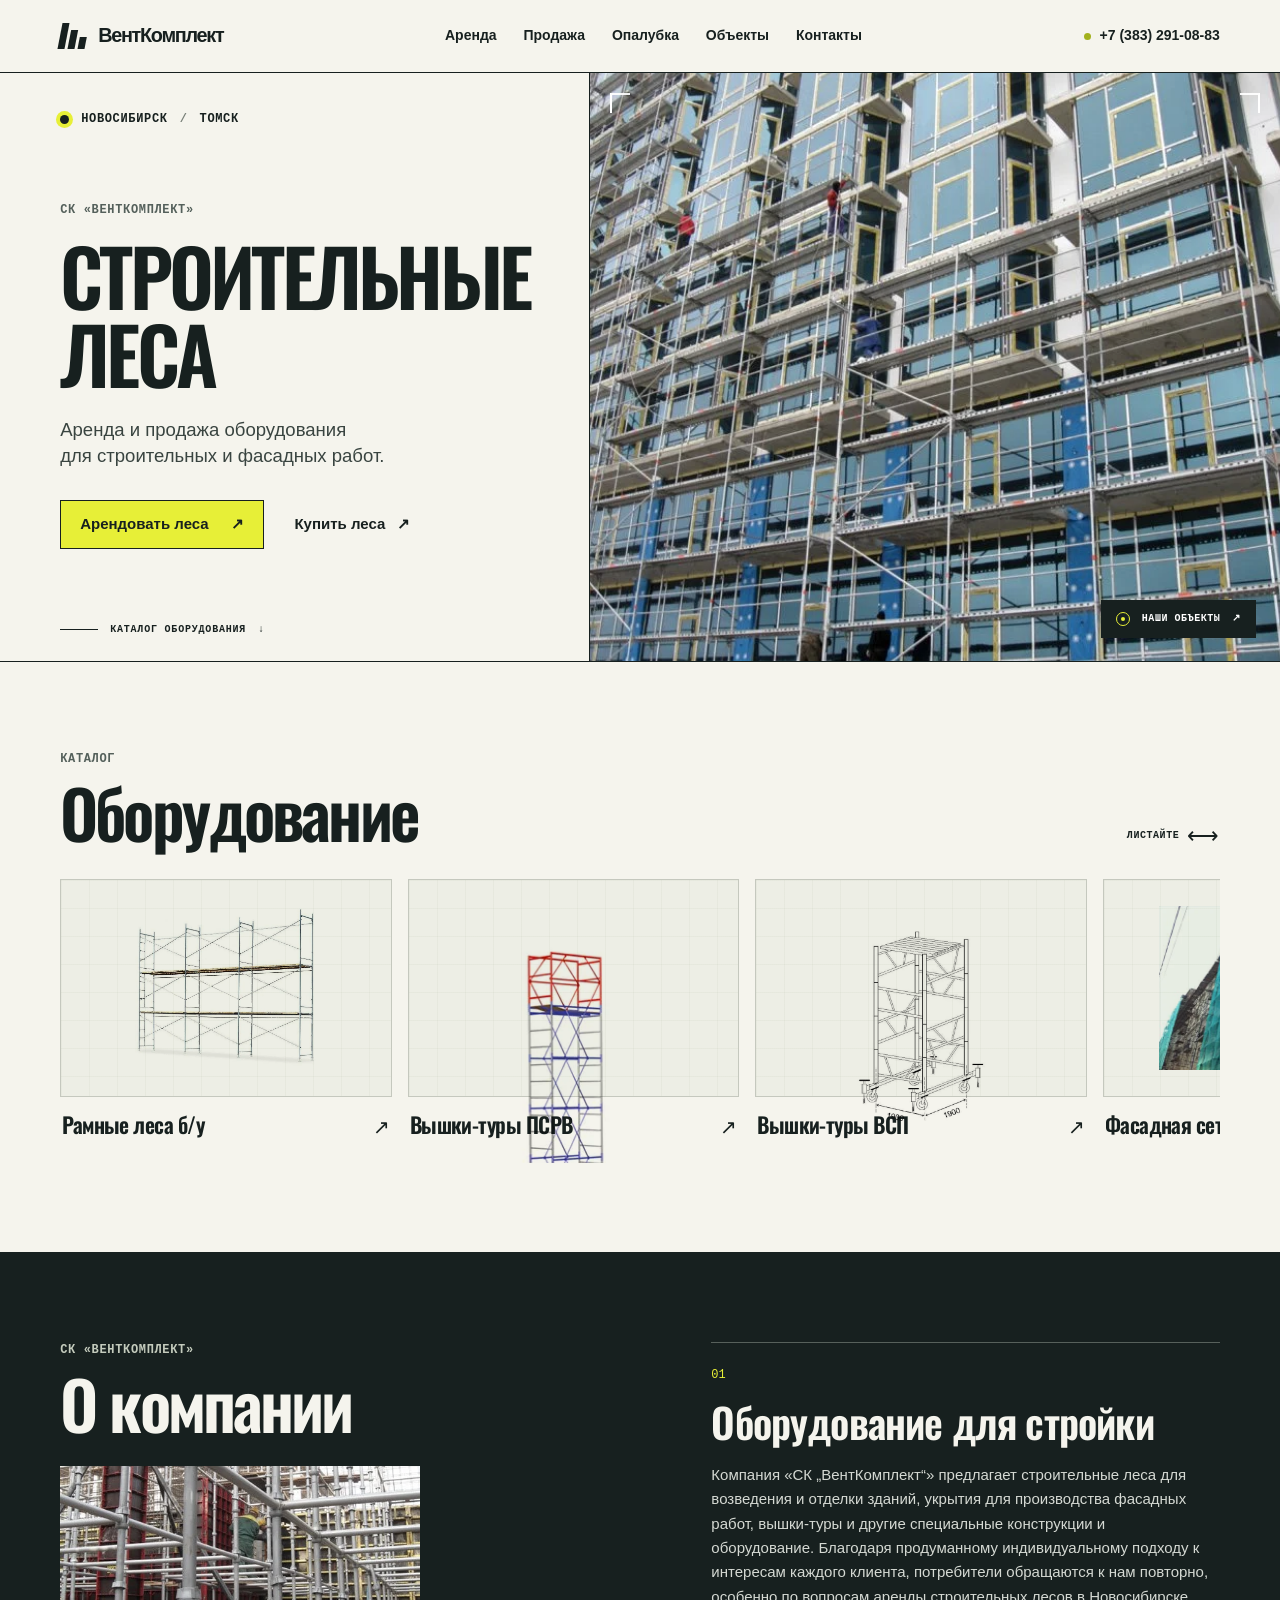
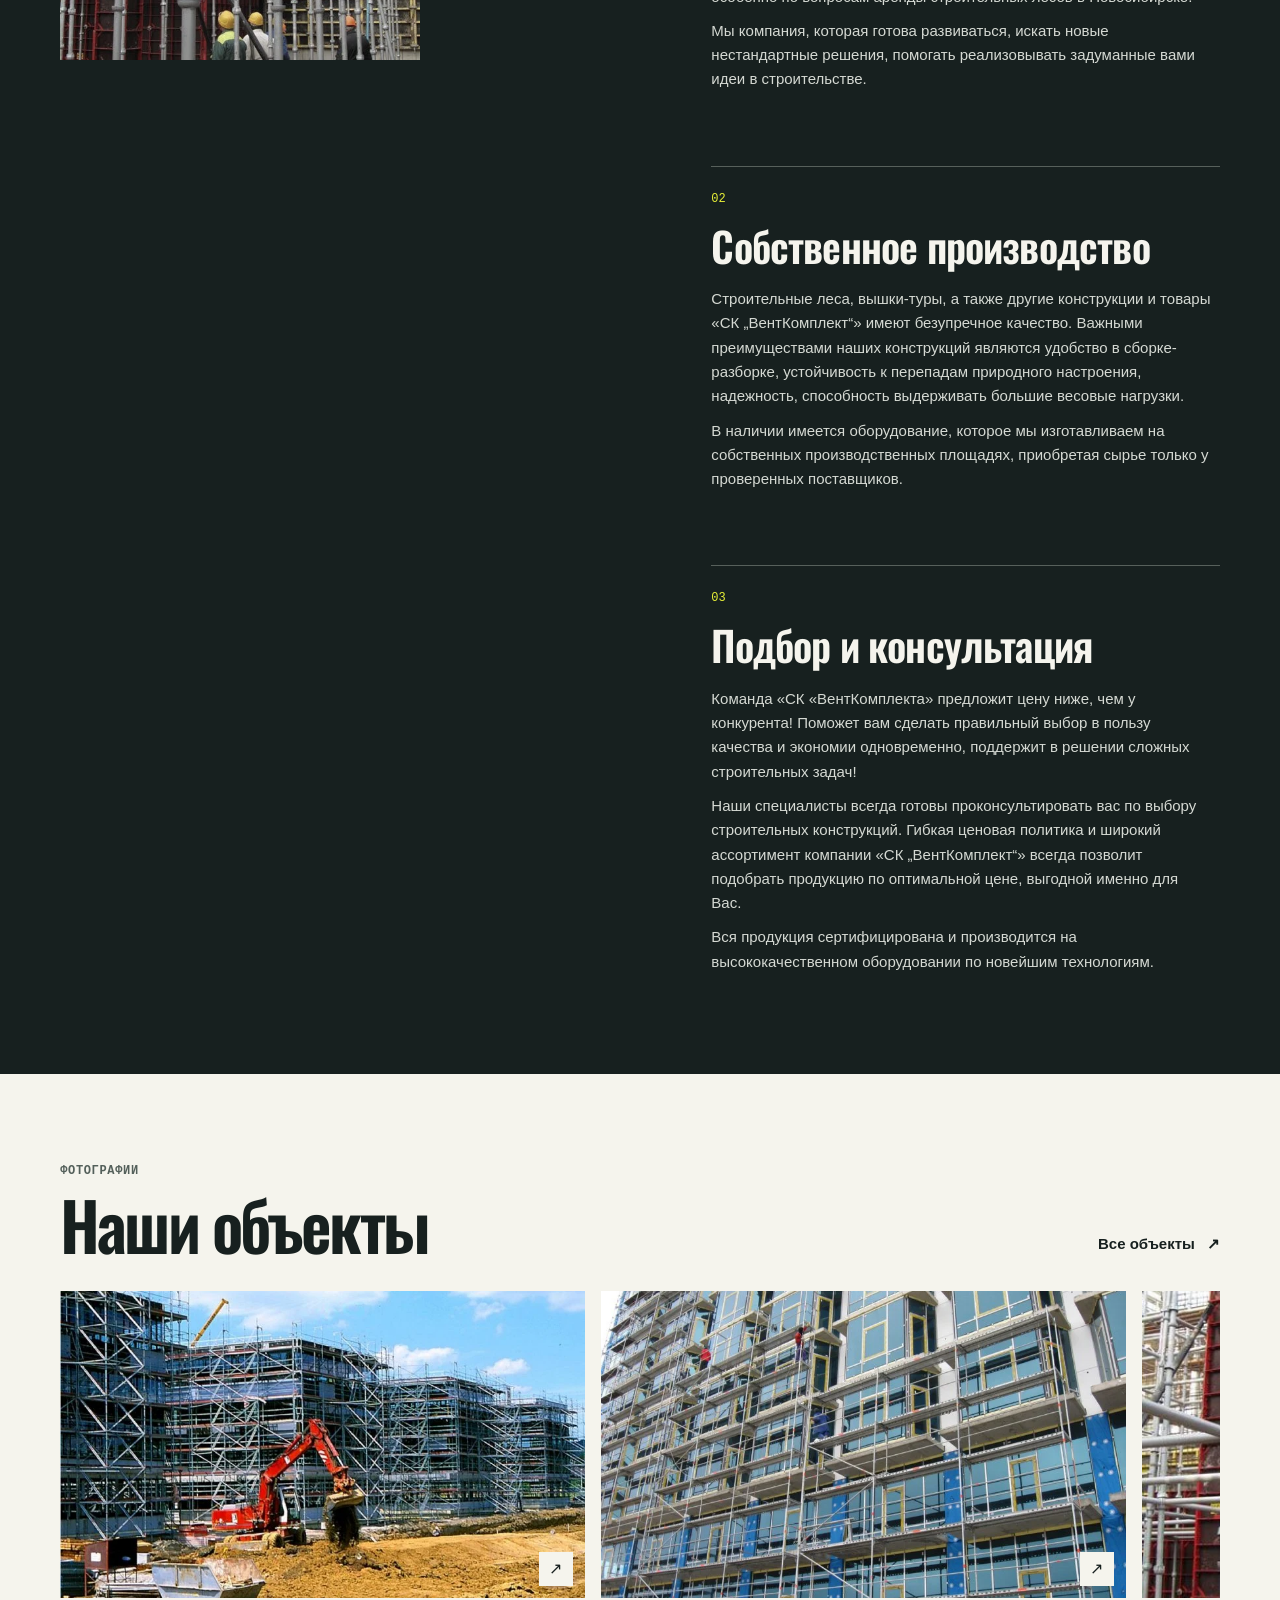
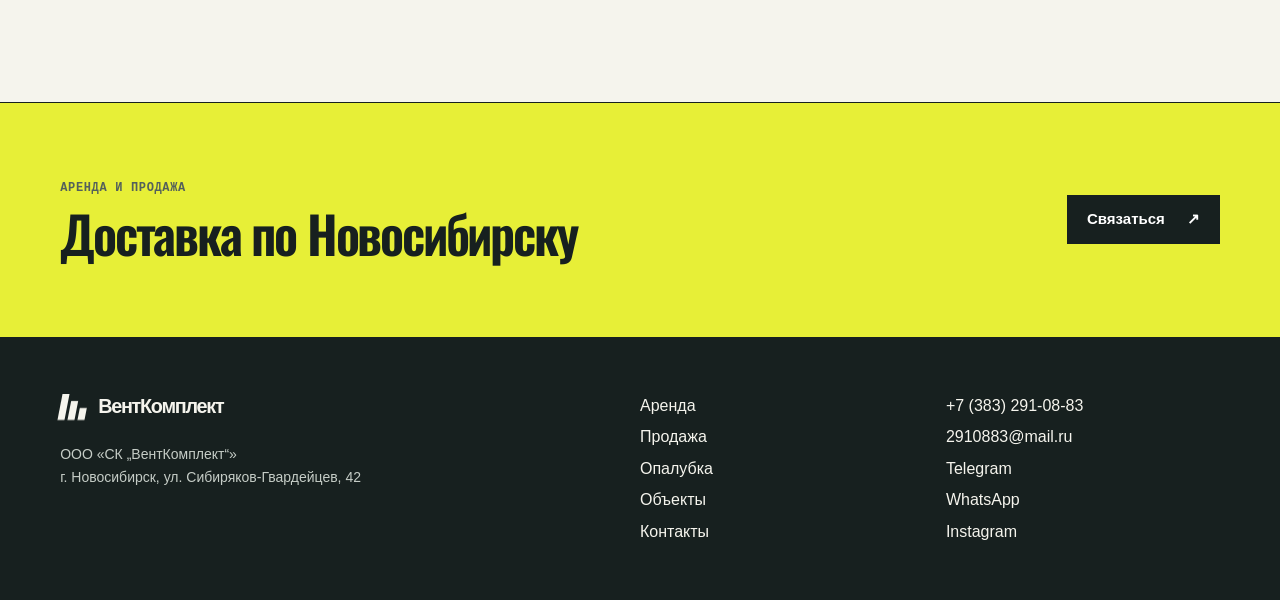
==== index.html @ fb4f9b21 "Publish redesign concept" ====
<!DOCTYPE html><html lang="ru"><head><meta charset="utf-8"><meta name="viewport" content="width=device-width, initial-scale=1"><meta name="robots" content="noindex,nofollow"><meta name="theme-color" content="#e9ee35"><title>Строительные леса в Новосибирске | СК ВентКомплект</title><link rel="icon" href="data:,"><link rel="stylesheet" href="site.css"><script defer src="site.js"></script></head><body><a class="skip" href="#main">К содержанию</a><header><div class="topbar wrap"><a class="brand" href="index.html" aria-label="СК ВентКомплект, главная"><i class="brandmark" aria-hidden="true"><b></b><b></b><b></b></i><span>ВентКомплект</span></a><button class="menu" aria-expanded="false" aria-controls="nav">Меню</button><nav id="nav" aria-label="Главное меню"><a href="arenda-stroitelnyh-lesov.html">Аренда</a><a href="prodazha-stroitelnyh-lesov.html">Продажа</a><a href="opalubka-perekriti.html">Опалубка</a><a href="objects.html">Объекты</a><a href="contacts.html">Контакты</a></nav><a class="header-phone" href="tel:+73832910883"><i></i>+7 (383) 291-08-83</a></div></header><main id="main"><section class="hero"><div class="hero-copy"><div class="hero-top"><span class="signal" aria-hidden="true"></span> Новосибирск <em>/</em> Томск</div><div class="hero-body"><p class="eyebrow">СК «ВентКомплект»</p><h1>Строительные<br> леса</h1><p class="sub">Аренда и продажа оборудования<br>для строительных и фасадных работ.</p><div class="actions"><a class="btn" href="arenda-stroitelnyh-lesov.html">Арендовать леса <span>↗</span></a><a class="plain" href="prodazha-stroitelnyh-lesov.html">Купить леса <span>↗</span></a></div></div><a class="herobottom" href="#catalog"><span class="rule"></span> Каталог оборудования <span>↓</span></a></div><figure class="hero-image"><img src="assets/09977dde4a.webp" alt="Рамные строительные леса вдоль многоэтажного жилого дома" fetchpriority="high"><a href="objects.html" class="photolink"><span class="xhair" aria-hidden="true"></span> Наши объекты <span>↗</span></a></figure></section>
<section class="catalog section" id="catalog"><div class="wrap"><div class="sectionhead"><div><p class="eyebrow">Каталог</p><h2>Оборудование</h2></div><span class="rail-hint" aria-hidden="true">Листайте <b>⟷</b></span></div><div class="rail products" tabindex="0" aria-label="Оборудование, горизонтальная галерея"><a class="product" href="ramnye-lesa.html"><div class="render"><img loading="lazy" src="assets/1b0740aa20.webp" alt=""></div><div class="cardname"><h3>Рамные леса б/у</h3><span aria-hidden="true">↗</span></div></a><a class="product" href="vyshka-tura.html"><div class="render"><img loading="lazy" src="assets/9c0d60af73.webp" alt=""></div><div class="cardname"><h3>Вышки-туры ПСРВ</h3><span aria-hidden="true">↗</span></div></a><a class="product" href="vyshka-tura-vsp.html"><div class="render"><img loading="lazy" src="assets/086b377814.webp" alt=""></div><div class="cardname"><h3>Вышки-туры ВСП</h3><span aria-hidden="true">↗</span></div></a><a class="product" href="fasadnaya-setka.html"><div class="render"><img loading="lazy" src="assets/5152b76015.webp" alt=""></div><div class="cardname"><h3>Фасадная сетка</h3><span aria-hidden="true">↗</span></div></a><a class="product" href="pomost.html"><div class="render"><img loading="lazy" src="assets/4ad7a454dd.webp" alt=""></div><div class="cardname"><h3>Помосты</h3><span aria-hidden="true">↗</span></div></a><a class="product" href="lestnicy-stremyanki-transformery.html"><div class="render"><img loading="lazy" src="assets/c45212ddf0.webp" alt=""></div><div class="cardname"><h3>Лестницы и стремянки</h3><span aria-hidden="true">↗</span></div></a></div></div></section>
<section class="company section"><div class="wrap about-layout"><div class="pinned"><p class="eyebrow">СК «ВентКомплект»</p><h2>О компании</h2><figure class="about-photo"><img loading="lazy" src="assets/8e6330df37.webp" alt="Рамы и соединения лесов на строительном объекте"></figure></div><div class="facts"><article class="fact"><h3>Оборудование для стройки</h3><p>Компания «СК „ВентКомплект“» предлагает строительные леса для возведения и отделки зданий, укрытия для производства фасадных работ, вышки-туры и другие специальные конструкции и оборудование. Благодаря продуманному индивидуальному подходу к интересам каждого клиента, потребители обращаются к нам повторно, особенно по вопросам аренды строительных лесов в Новосибирске.</p><p>Мы компания, которая готова развиваться, искать новые нестандартные решения, помогать реализовывать задуманные вами идеи в строительстве.</p></article><article class="fact"><h3>Собственное производство</h3><p>Строительные леса, вышки-туры, а также другие конструкции и товары «СК „ВентКомплект“» имеют безупречное качество. Важными преимуществами наших конструкций являются удобство в сборке-разборке, устойчивость к перепадам природного настроения, надежность, способность выдерживать большие весовые нагрузки.</p><p>В наличии имеется оборудование, которое мы изготавливаем на собственных производственных площадях, приобретая сырье только у проверенных поставщиков.</p></article><article class="fact"><h3>Подбор и консультация</h3><p>Команда «СК «ВентКомплекта» предложит цену ниже, чем у конкурента! Поможет вам сделать правильный выбор в пользу качества и экономии одновременно, поддержит в решении сложных строительных задач!</p><p>Наши специалисты всегда готовы проконсультировать вас по выбору строительных конструкций. Гибкая ценовая политика и широкий ассортимент компании «СК „ВентКомплект“» всегда позволит подобрать продукцию по оптимальной цене, выгодной именно для Вас.</p><p>Вся продукция сертифицирована и производится на высококачественном оборудовании по новейшим технологиям.</p></article></div></div></section>
<section class="section objectsection"><div class="wrap"><div class="sectionhead"><div><p class="eyebrow">Фотографии</p><h2>Наши объекты</h2></div><a class="plain" href="objects.html">Все объекты <span>↗</span></a></div><div class="rail gallery" tabindex="0" aria-label="Фотографии объектов"><button type="button" class="view-photo" data-photo="assets/6b8b4d39c6.webp" aria-label="Увеличить фото: Монтаж лесов вдоль фасада"><img loading="lazy" src="assets/6b8b4d39c6.webp" alt="Монтаж лесов вдоль фасада"><span aria-hidden="true">↗</span></button><button type="button" class="view-photo" data-photo="assets/09977dde4a.webp" aria-label="Увеличить фото: Леса на фасаде жилого здания"><img loading="lazy" src="assets/09977dde4a.webp" alt="Леса на фасаде жилого здания"><span aria-hidden="true">↗</span></button><button type="button" class="view-photo" data-photo="assets/8e6330df37.webp" aria-label="Увеличить фото: Конструкции на строительной площадке"><img loading="lazy" src="assets/8e6330df37.webp" alt="Конструкции на строительной площадке"><span aria-hidden="true">↗</span></button><button type="button" class="view-photo" data-photo="assets/cf71cf4b07.webp" aria-label="Увеличить фото: Леса у многоэтажного дома"><img loading="lazy" src="assets/cf71cf4b07.webp" alt="Леса у многоэтажного дома"><span aria-hidden="true">↗</span></button><button type="button" class="view-photo" data-photo="assets/30a6571224.webp" aria-label="Увеличить фото: Настилы для фасадных работ"><img loading="lazy" src="assets/30a6571224.webp" alt="Настилы для фасадных работ"><span aria-hidden="true">↗</span></button></div></div></section>
<section class="shipping"><div class="wrap delivery"><div><p class="eyebrow">Аренда и продажа</p><h2>Доставка по Новосибирску</h2></div><a class="btn black" href="contacts.html">Связаться <span>↗</span></a></div></section></main><footer><div class="wrap footgrid"><div><a class="brand" href="index.html" aria-label="СК ВентКомплект, главная"><i class="brandmark" aria-hidden="true"><b></b><b></b><b></b></i><span>ВентКомплект</span></a><p>ООО «СК „ВентКомплект“»<br>г. Новосибирск, ул. Сибиряков-Гвардейцев, 42</p></div><div class="footlinks"><a href="arenda-stroitelnyh-lesov.html">Аренда</a><a href="prodazha-stroitelnyh-lesov.html">Продажа</a><a href="opalubka-perekriti.html">Опалубка</a><a href="objects.html">Объекты</a><a href="contacts.html">Контакты</a></div><div class="footlinks"><a href="tel:+73832910883">+7 (383) 291-08-83</a><a href="mailto:2910883@mail.ru">2910883@mail.ru</a><a href="https://t.me/KvitkinR">Telegram</a><a href="https://wa.me/79830029024">WhatsApp</a><a href="https://www.instagram.com/lesa_nsk_/">Instagram</a></div></div></footer><dialog aria-label="Увеличенная фотография"><button class="close" aria-label="Закрыть фотографию">×</button><img alt=""></dialog></body></html>
---- site.css ----
@import url("assets/fonts.css");
:root{--ink:#17201f;--paper:#f5f4ed;--acid:#e7ef37;--line:#c5c7be;--muted:#54605b;--pad:clamp(20px,4.7vw,80px);--head:Oswald,"Arial Narrow",Arial,sans-serif;--mono:Consolas,"Courier New",monospace}
*{box-sizing:border-box}html{scroll-behavior:smooth;scroll-padding-top:82px}body{margin:0;background:var(--paper);color:var(--ink);font:16px/1.53 Arial,Helvetica,sans-serif;-webkit-font-smoothing:antialiased}button,a{color:inherit}a{text-decoration:none}button{font:inherit;cursor:pointer}button:focus-visible,a:focus-visible,[tabindex]:focus-visible{outline:3px solid #3475ce;outline-offset:3px}img{max-width:100%;display:block}figure,p,h1,h2,h3{margin:0}h1,h2,h3{font-weight:600}h1,h2{font-family:var(--head);letter-spacing:-.043em;line-height:1.04}h2{font-size:clamp(42px,5.2vw,84px)}.wrap{width:min(100%,1800px);margin-inline:auto;padding-inline:var(--pad)}.section{padding-block:clamp(62px,7vw,110px)}.skip{position:fixed;top:-80px;left:15px;background:white;padding:10px;z-index:9}.skip:focus{top:5px}
header{background:var(--paper);border-bottom:1px solid var(--ink);position:relative;z-index:5}.topbar{min-height:72px;display:flex;align-items:center;justify-content:space-between;gap:26px}.brand{display:inline-flex;align-items:center;gap:9px;font-size:clamp(18px,1.55vw,26px);font-weight:800;letter-spacing:-.065em;white-space:nowrap;line-height:1}.brandmark{display:flex;width:29px;height:26px;gap:3px;align-items:flex-end;transform:skewX(-11deg)}.brandmark b{width:7px;background:currentColor;display:block;height:100%}.brandmark b:nth-child(2){height:72%}.brandmark b:nth-child(3){height:45%}nav{display:flex;align-items:center;gap:clamp(14px,2.1vw,36px)}nav a,.header-phone{font-size:14px;font-weight:600}nav a{position:relative;padding-block:6px}nav a::after,.plain::after{content:"";position:absolute;inset:auto 0 0;height:1px;background:currentColor;transform:scaleX(0);transform-origin:left;transition:transform .23s}nav a:hover::after,nav [aria-current]::after,.plain:hover::after{transform:scaleX(1)}.header-phone{display:flex;align-items:center;white-space:nowrap;gap:9px}.header-phone i,.signal{display:inline-block;width:10px;height:10px;border-radius:50%;background:#a2b11d}.header-phone i{width:7px;height:7px}.menu{display:none}
.hero{margin-inline:auto;max-width:1800px;display:grid;grid-template-columns:46% 54%;min-height:clamp(545px,46vw,760px);border-bottom:1px solid var(--ink)}.hero-copy{display:grid;grid-template-rows:auto 1fr auto;padding:clamp(26px,3vw,54px) var(--pad) 24px}.hero-top,.eyebrow,.herobottom,.photolink,.rail-hint,.back{font:600 12px/1.4 var(--mono);letter-spacing:.055em;text-transform:uppercase}.hero-top{display:flex;align-items:center;gap:12px}.hero-top .signal{width:9px;height:9px;background:var(--ink);box-shadow:0 0 0 4px var(--acid)}.hero-top em{font-style:normal;color:#798079}.hero-body{align-self:center;padding:35px 0}.eyebrow{color:var(--muted);margin:0 0 18px}.hero h1{font-size:clamp(70px,6.6vw,114px);text-transform:uppercase;line-height:1;letter-spacing:-.048em}.sub{color:#394440;font-size:clamp(16px,1.45vw,22px);line-height:1.45;margin-top:24px}.actions{display:flex;align-items:center;gap:clamp(15px,2.4vw,36px);margin-top:30px}.btn{display:inline-flex;justify-content:space-between;gap:22px;align-items:center;min-height:49px;padding:12px 19px;background:var(--acid);border:1px solid var(--ink);font-size:15px;font-weight:700;transition:background .22s,color .22s}.btn:hover{background:var(--ink);color:var(--acid)}.btn span,.plain span,.product span,.photolink>span:last-child{display:inline-block;transition:transform .25s}.btn:hover span,.plain:hover span,.product:hover span,.photolink:hover>span:last-child{transform:translate(2px,-2px)}.plain{display:inline-flex;gap:12px;align-items:center;position:relative;font-size:15px;font-weight:600;padding-block:3px}.herobottom{font-size:10px;letter-spacing:.08em;display:flex;gap:12px;align-items:center;align-self:end;width:fit-content}.rule{width:38px;height:1px;background:currentColor}.hero-image{position:relative;overflow:hidden;background:#899caa;border-left:1px solid var(--ink)}.hero-image>img{width:100%;height:100%;object-fit:cover;position:absolute;inset:0;transform:scale(1.055) translateY(var(--shift,0px));filter:saturate(.77) contrast(1.055)}.hero-image::before,.hero-image::after{content:"";position:absolute;width:18px;height:18px;z-index:1;top:20px;pointer-events:none;border-top:2px solid rgba(255,255,255,.92)}.hero-image::before{left:20px;border-left:2px solid white}.hero-image::after{right:20px;border-right:2px solid white}.photolink{position:absolute;bottom:23px;right:24px;background:var(--ink);color:white;display:flex;gap:12px;align-items:center;font-size:10px;padding:12px 15px}.xhair{position:relative;width:14px;height:14px;border:1px solid var(--acid);border-radius:100%}.xhair:after{content:"";position:absolute;inset:4px;background:var(--acid);border-radius:100%}
.sectionhead{display:flex;justify-content:space-between;align-items:flex-end;gap:16px;margin-bottom:32px}.sectionhead .eyebrow,.pinned .eyebrow,.delivery .eyebrow{margin-bottom:10px}.rail-hint{font-size:10px;display:flex;align-items:center;gap:8px}.rail-hint b{font:22px/1 Arial}.rail{display:flex;gap:16px;overflow-x:auto;overscroll-behavior-x:contain;scrollbar-color:#555e53 #ddded5;scrollbar-width:thin;padding-bottom:14px;align-items:stretch}.product{flex:0 0 clamp(230px,25.9vw,440px);display:flex;flex-direction:column;min-width:0}.render{height:clamp(185px,17vw,310px);position:relative;display:grid;place-items:center;background:linear-gradient(to right,#cdd1c535 1px,transparent 1px),linear-gradient(to bottom,#cdd1c535 1px,transparent 1px),#edeee5;background-size:28px 28px;border:1px solid #c5c8be}.render img{width:72%;height:76%;object-fit:contain;mix-blend-mode:multiply;transition:transform .45s cubic-bezier(.2,.8,.2,1)}.product:hover .render img{transform:scale(1.035)}.cardname{display:flex;justify-content:space-between;align-items:flex-start;gap:12px;padding:15px 2px 6px}.cardname h3{font:600 clamp(20px,1.7vw,28px)/1.16 var(--head);letter-spacing:-.025em}.cardname span{font-size:20px}
.company{background:var(--ink);color:var(--paper)}.company .eyebrow{color:#c4cbbd}.about-layout{display:grid;grid-template-columns:1fr .95fr;gap:10%}.pinned{position:sticky;align-self:start;top:clamp(30px,7vh,80px)}.about-photo{margin-top:28px;max-width:360px;aspect-ratio:1.85;overflow:hidden}.about-photo img{width:100%;height:100%;object-fit:cover;object-position:50% 63%;filter:grayscale(.4)}.facts{counter-reset:story}.fact{position:relative;border-top:1px solid #57605b;padding:25px 0 clamp(36px,5vw,75px);counter-increment:story}.fact::before{content:"0" counter(story);font:12px var(--mono);color:var(--acid);display:block;margin-bottom:16px}.fact h3{font-family:var(--head);letter-spacing:-.02em;line-height:1.18;font-size:clamp(29px,3.2vw,48px);margin-bottom:17px}.fact p{color:#d5d9d3;line-height:1.62;font-size:clamp(15px,1.16vw,18px);max-width:60ch;margin-bottom:10px}.fact:last-child{padding-bottom:0}.view-photo{display:block;position:relative;background:#738077;border:0;padding:0;overflow:hidden;cursor:zoom-in}.view-photo img{width:100%;height:100%;object-fit:cover;transition:transform .5s}.view-photo:hover img{transform:scale(1.035)}.view-photo span{position:absolute;bottom:12px;right:12px;background:var(--paper);width:34px;height:34px;display:grid;place-items:center;color:var(--ink)}.gallery .view-photo{flex:0 0 min(41vw,620px);height:clamp(200px,24vw,390px)}.shipping{padding:clamp(40px,6vw,88px) 0;background:var(--acid);border-block:1px solid var(--ink)}.delivery{display:flex;gap:24px;align-items:center;justify-content:space-between}.delivery h2{max-width:12em;font-size:clamp(40px,4vw,72px)}.btn.black{background:var(--ink);color:white}.btn.black:hover{color:var(--acid)}footer{background:var(--ink);color:var(--paper);padding:56px 0}.footgrid{display:grid;grid-template-columns:2fr 1fr 1fr;gap:32px}.footgrid p{margin-top:16px;color:#c5ccc6;line-height:1.6;font-size:14px}.footlinks{display:flex;flex-direction:column;gap:7px;align-items:flex-start}.footlinks a:hover{text-decoration:underline}
.intro{padding-block:38px 42px}.back{display:inline-block;font-size:11px;margin-bottom:38px}.intro h1{font-size:clamp(48px,6vw,94px);max-width:18ch}.intro .eyebrow{margin-bottom:10px}.details-layout{border-top:1px solid var(--line);display:grid;grid-template-columns:minmax(170px,.36fr) minmax(0,1fr);gap:clamp(26px,6vw,100px);padding-block:45px 90px}.sidemenu{position:sticky;top:23px;align-self:start;display:grid}.sidemenu a{font-size:14px;padding:9px 10px 9px 0;border-bottom:1px solid var(--line)}.sidemenu [aria-current]{background:var(--acid);padding-left:10px}.prose{min-width:0;overflow-wrap:anywhere;line-height:1.58}.prose h2,.prose h3{font:600 clamp(26px,3vw,42px)/1.15 var(--head);margin:32px 0 14px;letter-spacing:-.02em}.prose p,.prose ul,.prose ol{margin:0 0 14px}.prose :is(td,th) p{margin:0}.prose img{display:inline-block;width:auto;height:auto;max-height:430px;vertical-align:middle;object-fit:contain;margin:5px;max-width:calc(100% - 10px)}.prose a{text-decoration:underline;text-underline-offset:3px}.prose .calc{display:inline-block;background:var(--acid);padding:12px 15px;text-decoration:none;font-weight:bold}.table-scroll{overflow:auto;max-width:100%;margin-block:15px;scrollbar-width:thin}.table-scroll .table-scroll{margin:0}.prose table{border-collapse:collapse;min-width:100%;font-size:14px;background:#fff}.prose th,.prose td{border:1px solid var(--line);padding:9px;min-width:70px;overflow-wrap:normal}.prose td img{max-height:180px}.prose th{background:#e2e4d7}.prose br+br{display:none}.photowall{display:grid;grid-template-columns:1fr 1fr;gap:18px;padding-bottom:85px}.photowall .view-photo{aspect-ratio:1.6}.contactgrid{display:grid;grid-template-columns:1.25fr 1fr;gap:6%;padding-bottom:85px}.contactrow{border-top:1px solid var(--line);padding:16px 0;display:grid;gap:4px}.contactrow span{font-size:14px;color:var(--muted)}.contactrow a{font-size:clamp(22px,2.5vw,36px);letter-spacing:-.045em}.address{background:#e7eadb;padding:35px;align-self:start}.address h2{font-size:29px}.address p{margin:9px 0 22px}.address p:last-child{margin-bottom:0}dialog{border:none;background:transparent;padding:0;max-width:94vw;max-height:92dvh;overflow:visible}dialog::backdrop{background:#0e1515e8}dialog img{max-height:82dvh;width:auto;max-width:90vw;object-fit:contain}.close{position:absolute;right:0;top:-38px;border:0;color:white;background:transparent;font-size:35px;line-height:1}.motion .fact{transition:opacity .55s,transform .55s}.motion .fact.wait{opacity:.55;transform:translateY(14px)}
@media(max-width:1000px){.topbar{gap:14px}.hero h1{font-size:6.8vw}.hero-copy{padding-right:22px}.hero .actions{gap:16px}.header-phone{font-size:12px}nav{gap:15px}nav a{font-size:13px}}
@media(max-width:760px){.topbar{min-height:58px}.menu{display:block;margin-left:auto;border:1px solid var(--line);padding:6px 12px;background:transparent;font-size:13px}.header-phone{display:none}nav{display:none;position:absolute;left:0;right:0;top:100%;padding:12px var(--pad) 17px;background:var(--paper);border-bottom:1px solid var(--ink);flex-direction:column;align-items:stretch;gap:0}nav.open{display:flex}nav a{padding:9px 0}.hero{grid-template-columns:1fr;min-height:0}.hero-copy{padding:25px var(--pad) 23px}.hero-body{padding:31px 0 0}.hero-top{font-size:10px}.hero .eyebrow{margin-bottom:10px}.hero h1{font-size:clamp(52px,11vw,80px)}.hero h1 br{display:none}.hero h1 br::after{content:" "}.hero h1{max-width:11ch}.hero .sub{margin-top:15px}.actions{margin-top:21px}.btn{min-height:44px}.herobottom{display:none}.hero-image{height:clamp(210px,60vw,385px);border-left:0;border-top:1px solid var(--ink)}.photolink{bottom:13px;right:13px}.hero-image::before,.hero-image::after{top:13px;width:13px;height:13px}.hero-image::before{left:13px}.hero-image::after{right:13px}.rail{gap:12px}.product{flex-basis:min(72vw,330px)}.render{height:clamp(165px,45vw,230px)}.about-layout{grid-template-columns:1fr;gap:30px}.pinned{top:0;z-index:1;background:var(--ink);padding:15px 0;border-bottom:1px solid #55605c}.about-photo{display:none}.fact{padding:20px 0 26px}.fact::before{margin-bottom:9px}.sectionhead{margin-bottom:22px}.gallery .view-photo{flex-basis:80vw;height:52vw;max-height:350px}.delivery{align-items:flex-start;flex-direction:column}.footgrid{grid-template-columns:1fr 1fr}.footgrid>div:first-child{grid-column:1/-1}.details-layout{grid-template-columns:minmax(0,1fr);padding-top:16px;gap:22px}.sidemenu{position:static;display:flex;overflow-x:auto;gap:12px;align-items:center}.sidemenu a{flex:none;padding:7px;font-size:12px}.sidemenu .eyebrow{display:none}.intro{padding-block:22px 28px}.back{margin-bottom:20px}.photowall{grid-template-columns:1fr}.contactgrid{grid-template-columns:1fr;gap:24px}.address{padding:25px}.prose img{max-height:290px}}
@media(max-width:370px){.actions{flex-wrap:wrap}.hero h1{font-size:49px}}
@media(prefers-reduced-motion:reduce){html{scroll-behavior:auto}*,*::before,*::after{transition:none!important;animation:none!important}.hero-image>img{transform:none}}
@media(min-width:761px){.hero h1{font-size:clamp(44px,6.1vw,110px)}}
.hero-copy{min-width:0}
@media(max-width:370px){.hero h1{font-size:44px}.rail-hint{display:none}.sectionhead{align-items:flex-start;flex-wrap:wrap}.intro h1{font-size:42px}}
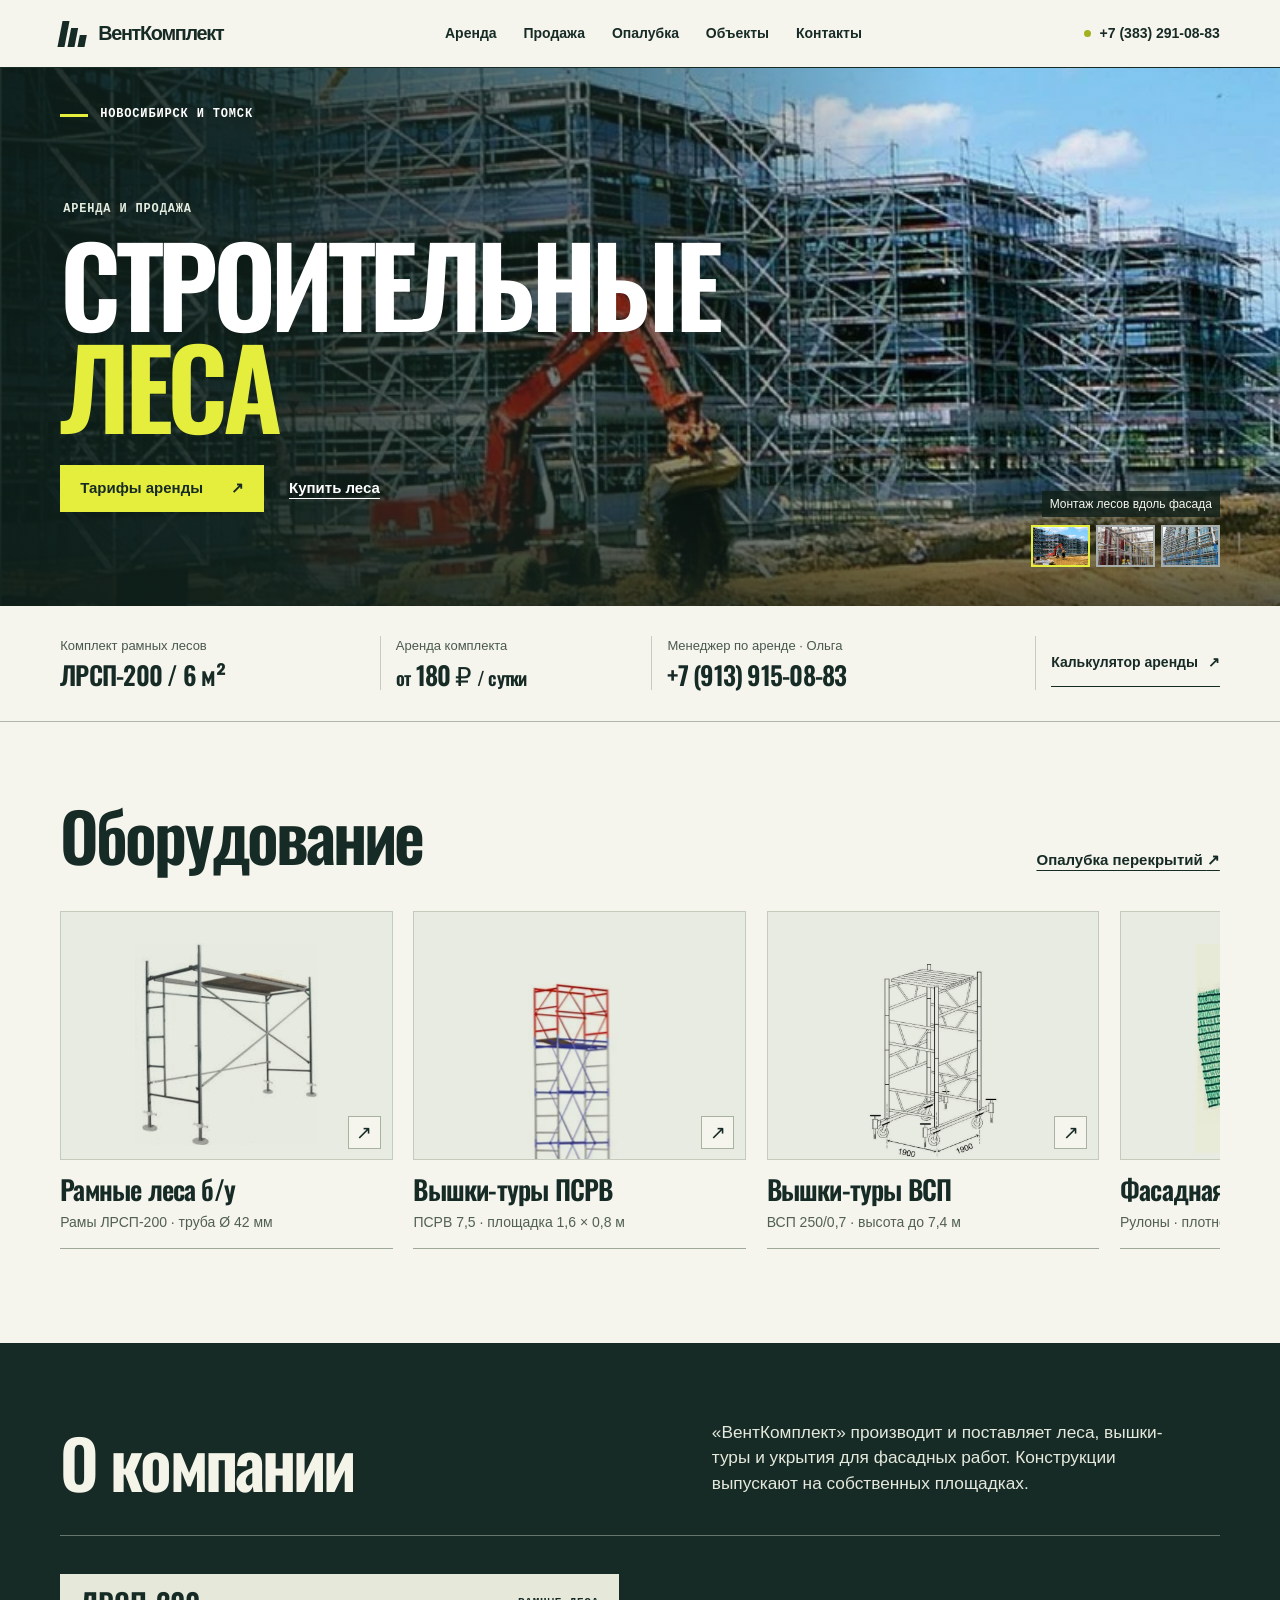
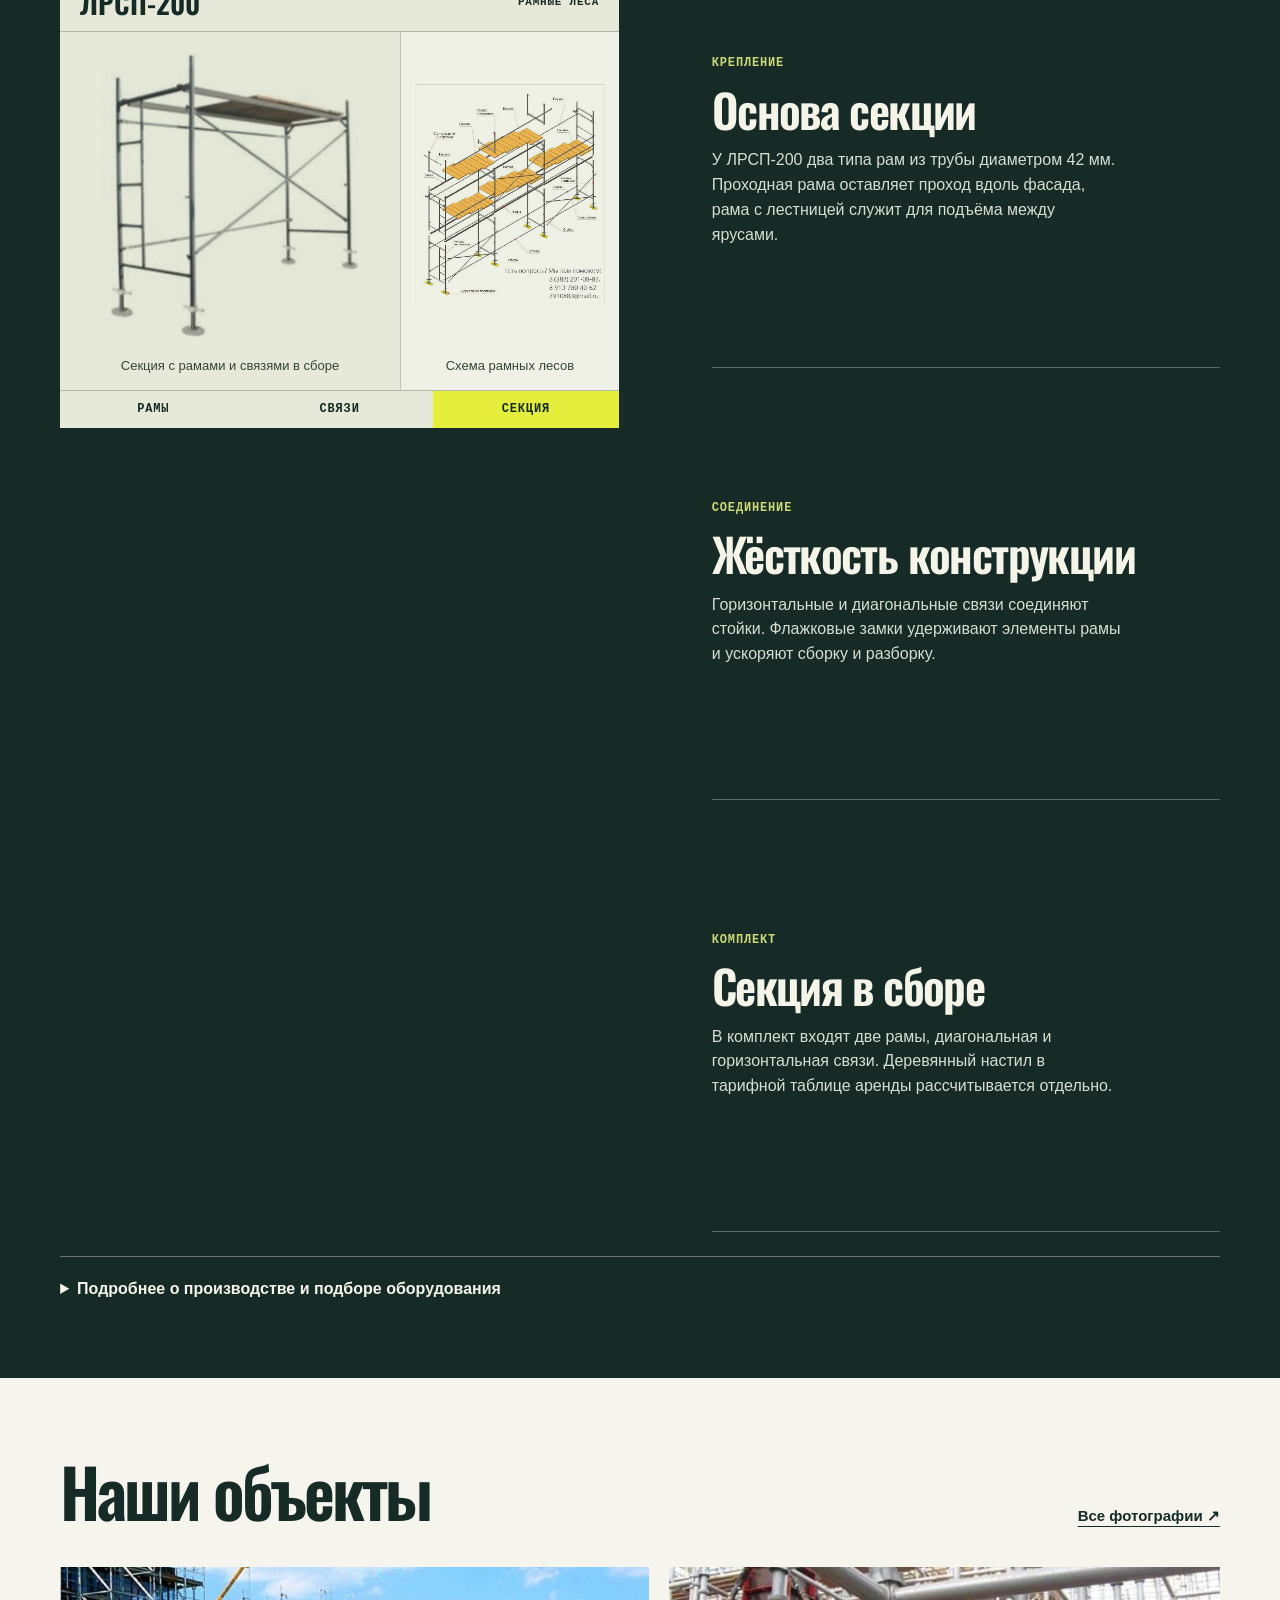
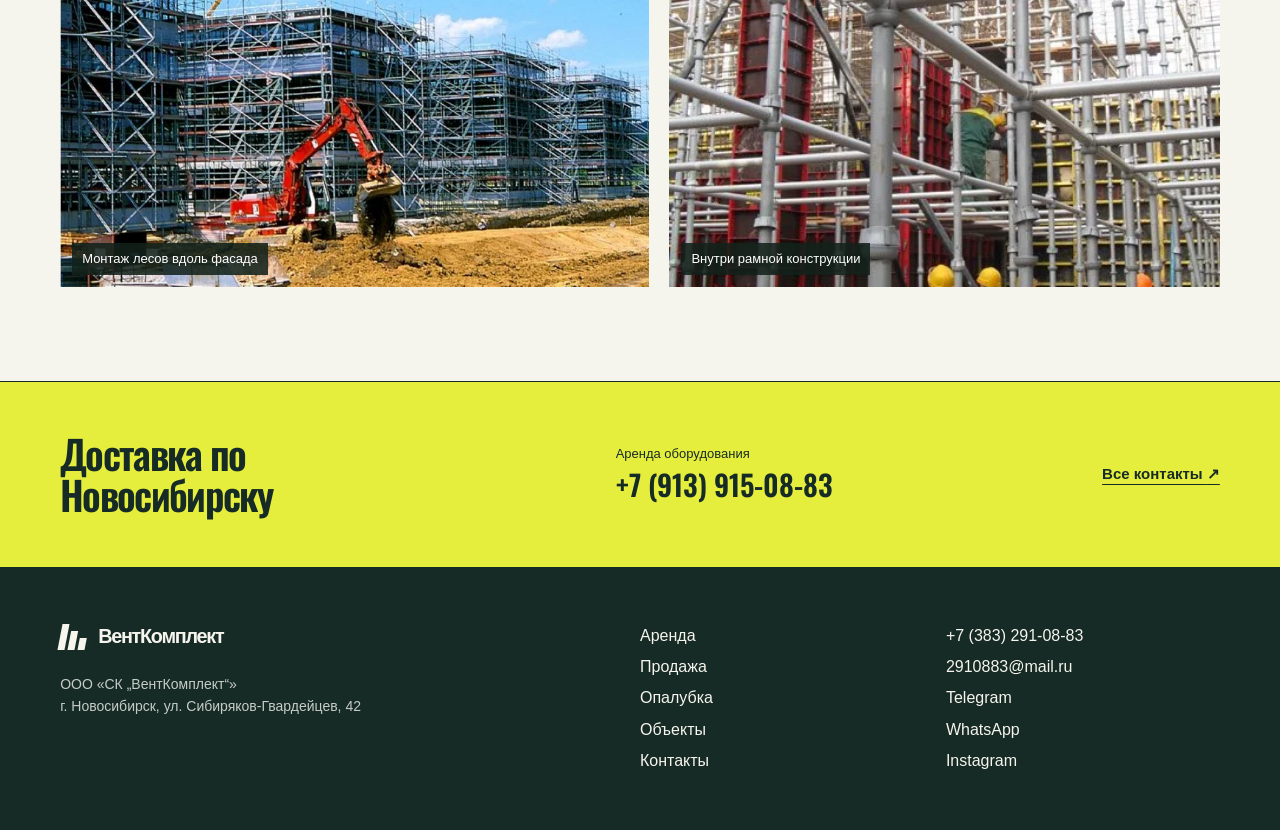
==== commit 2e4117b5: "Rework VentKomplekt around field photography, rental rates and equipment specifications" ====
--- a/index.html
+++ b/index.html
@@ -1,5 +1,193 @@
-<!DOCTYPE html><html lang="ru"><head><meta charset="utf-8"><meta name="viewport" content="width=device-width, initial-scale=1"><meta name="robots" content="noindex,nofollow"><meta name="theme-color" content="#e9ee35"><title>Строительные леса в Новосибирске | СК ВентКомплект</title><link rel="icon" href="data:,"><link rel="stylesheet" href="site.css"><script defer src="site.js"></script></head><body><a class="skip" href="#main">К содержанию</a><header><div class="topbar wrap"><a class="brand" href="index.html" aria-label="СК ВентКомплект, главная"><i class="brandmark" aria-hidden="true"><b></b><b></b><b></b></i><span>ВентКомплект</span></a><button class="menu" aria-expanded="false" aria-controls="nav">Меню</button><nav id="nav" aria-label="Главное меню"><a href="arenda-stroitelnyh-lesov.html">Аренда</a><a href="prodazha-stroitelnyh-lesov.html">Продажа</a><a href="opalubka-perekriti.html">Опалубка</a><a href="objects.html">Объекты</a><a href="contacts.html">Контакты</a></nav><a class="header-phone" href="tel:+73832910883"><i></i>+7 (383) 291-08-83</a></div></header><main id="main"><section class="hero"><div class="hero-copy"><div class="hero-top"><span class="signal" aria-hidden="true"></span> Новосибирск <em>/</em> Томск</div><div class="hero-body"><p class="eyebrow">СК «ВентКомплект»</p><h1>Строительные<br> леса</h1><p class="sub">Аренда и продажа оборудования<br>для строительных и фасадных работ.</p><div class="actions"><a class="btn" href="arenda-stroitelnyh-lesov.html">Арендовать леса <span>↗</span></a><a class="plain" href="prodazha-stroitelnyh-lesov.html">Купить леса <span>↗</span></a></div></div><a class="herobottom" href="#catalog"><span class="rule"></span> Каталог оборудования <span>↓</span></a></div><figure class="hero-image"><img src="assets/09977dde4a.webp" alt="Рамные строительные леса вдоль многоэтажного жилого дома" fetchpriority="high"><a href="objects.html" class="photolink"><span class="xhair" aria-hidden="true"></span> Наши объекты <span>↗</span></a></figure></section>
-<section class="catalog section" id="catalog"><div class="wrap"><div class="sectionhead"><div><p class="eyebrow">Каталог</p><h2>Оборудование</h2></div><span class="rail-hint" aria-hidden="true">Листайте <b>⟷</b></span></div><div class="rail products" tabindex="0" aria-label="Оборудование, горизонтальная галерея"><a class="product" href="ramnye-lesa.html"><div class="render"><img loading="lazy" src="assets/1b0740aa20.webp" alt=""></div><div class="cardname"><h3>Рамные леса б/у</h3><span aria-hidden="true">↗</span></div></a><a class="product" href="vyshka-tura.html"><div class="render"><img loading="lazy" src="assets/9c0d60af73.webp" alt=""></div><div class="cardname"><h3>Вышки-туры ПСРВ</h3><span aria-hidden="true">↗</span></div></a><a class="product" href="vyshka-tura-vsp.html"><div class="render"><img loading="lazy" src="assets/086b377814.webp" alt=""></div><div class="cardname"><h3>Вышки-туры ВСП</h3><span aria-hidden="true">↗</span></div></a><a class="product" href="fasadnaya-setka.html"><div class="render"><img loading="lazy" src="assets/5152b76015.webp" alt=""></div><div class="cardname"><h3>Фасадная сетка</h3><span aria-hidden="true">↗</span></div></a><a class="product" href="pomost.html"><div class="render"><img loading="lazy" src="assets/4ad7a454dd.webp" alt=""></div><div class="cardname"><h3>Помосты</h3><span aria-hidden="true">↗</span></div></a><a class="product" href="lestnicy-stremyanki-transformery.html"><div class="render"><img loading="lazy" src="assets/c45212ddf0.webp" alt=""></div><div class="cardname"><h3>Лестницы и стремянки</h3><span aria-hidden="true">↗</span></div></a></div></div></section>
-<section class="company section"><div class="wrap about-layout"><div class="pinned"><p class="eyebrow">СК «ВентКомплект»</p><h2>О компании</h2><figure class="about-photo"><img loading="lazy" src="assets/8e6330df37.webp" alt="Рамы и соединения лесов на строительном объекте"></figure></div><div class="facts"><article class="fact"><h3>Оборудование для стройки</h3><p>Компания «СК „ВентКомплект“» предлагает строительные леса для возведения и отделки зданий, укрытия для производства фасадных работ, вышки-туры и другие специальные конструкции и оборудование. Благодаря продуманному индивидуальному подходу к интересам каждого клиента, потребители обращаются к нам повторно, особенно по вопросам аренды строительных лесов в Новосибирске.</p><p>Мы компания, которая готова развиваться, искать новые нестандартные решения, помогать реализовывать задуманные вами идеи в строительстве.</p></article><article class="fact"><h3>Собственное производство</h3><p>Строительные леса, вышки-туры, а также другие конструкции и товары «СК „ВентКомплект“» имеют безупречное качество. Важными преимуществами наших конструкций являются удобство в сборке-разборке, устойчивость к перепадам природного настроения, надежность, способность выдерживать большие весовые нагрузки.</p><p>В наличии имеется оборудование, которое мы изготавливаем на собственных производственных площадях, приобретая сырье только у проверенных поставщиков.</p></article><article class="fact"><h3>Подбор и консультация</h3><p>Команда «СК «ВентКомплекта» предложит цену ниже, чем у конкурента! Поможет вам сделать правильный выбор в пользу качества и экономии одновременно, поддержит в решении сложных строительных задач!</p><p>Наши специалисты всегда готовы проконсультировать вас по выбору строительных конструкций. Гибкая ценовая политика и широкий ассортимент компании «СК „ВентКомплект“» всегда позволит подобрать продукцию по оптимальной цене, выгодной именно для Вас.</p><p>Вся продукция сертифицирована и производится на высококачественном оборудовании по новейшим технологиям.</p></article></div></div></section>
-<section class="section objectsection"><div class="wrap"><div class="sectionhead"><div><p class="eyebrow">Фотографии</p><h2>Наши объекты</h2></div><a class="plain" href="objects.html">Все объекты <span>↗</span></a></div><div class="rail gallery" tabindex="0" aria-label="Фотографии объектов"><button type="button" class="view-photo" data-photo="assets/6b8b4d39c6.webp" aria-label="Увеличить фото: Монтаж лесов вдоль фасада"><img loading="lazy" src="assets/6b8b4d39c6.webp" alt="Монтаж лесов вдоль фасада"><span aria-hidden="true">↗</span></button><button type="button" class="view-photo" data-photo="assets/09977dde4a.webp" aria-label="Увеличить фото: Леса на фасаде жилого здания"><img loading="lazy" src="assets/09977dde4a.webp" alt="Леса на фасаде жилого здания"><span aria-hidden="true">↗</span></button><button type="button" class="view-photo" data-photo="assets/8e6330df37.webp" aria-label="Увеличить фото: Конструкции на строительной площадке"><img loading="lazy" src="assets/8e6330df37.webp" alt="Конструкции на строительной площадке"><span aria-hidden="true">↗</span></button><button type="button" class="view-photo" data-photo="assets/cf71cf4b07.webp" aria-label="Увеличить фото: Леса у многоэтажного дома"><img loading="lazy" src="assets/cf71cf4b07.webp" alt="Леса у многоэтажного дома"><span aria-hidden="true">↗</span></button><button type="button" class="view-photo" data-photo="assets/30a6571224.webp" aria-label="Увеличить фото: Настилы для фасадных работ"><img loading="lazy" src="assets/30a6571224.webp" alt="Настилы для фасадных работ"><span aria-hidden="true">↗</span></button></div></div></section>
-<section class="shipping"><div class="wrap delivery"><div><p class="eyebrow">Аренда и продажа</p><h2>Доставка по Новосибирску</h2></div><a class="btn black" href="contacts.html">Связаться <span>↗</span></a></div></section></main><footer><div class="wrap footgrid"><div><a class="brand" href="index.html" aria-label="СК ВентКомплект, главная"><i class="brandmark" aria-hidden="true"><b></b><b></b><b></b></i><span>ВентКомплект</span></a><p>ООО «СК „ВентКомплект“»<br>г. Новосибирск, ул. Сибиряков-Гвардейцев, 42</p></div><div class="footlinks"><a href="arenda-stroitelnyh-lesov.html">Аренда</a><a href="prodazha-stroitelnyh-lesov.html">Продажа</a><a href="opalubka-perekriti.html">Опалубка</a><a href="objects.html">Объекты</a><a href="contacts.html">Контакты</a></div><div class="footlinks"><a href="tel:+73832910883">+7 (383) 291-08-83</a><a href="mailto:2910883@mail.ru">2910883@mail.ru</a><a href="https://t.me/KvitkinR">Telegram</a><a href="https://wa.me/79830029024">WhatsApp</a><a href="https://www.instagram.com/lesa_nsk_/">Instagram</a></div></div></footer><dialog aria-label="Увеличенная фотография"><button class="close" aria-label="Закрыть фотографию">×</button><img alt=""></dialog></body></html>
+<!DOCTYPE html>
+
+<html lang="ru">
+<head>
+<meta charset="utf-8"/>
+<meta content="width=device-width, initial-scale=1" name="viewport"/>
+<meta content="noindex,nofollow" name="robots"/>
+<meta content="#e9ee35" name="theme-color"/>
+<title>Строительные леса в Новосибирске | СК ВентКомплект</title>
+<link href="data:," rel="icon"/>
+<link href="site.css" rel="stylesheet"/>
+<script defer="" src="site.js"></script>
+<link href="field-home.css" rel="stylesheet"/>
+<script defer="" src="field-home.js"></script>
+<meta content="Аренда и продажа строительных лесов в Новосибирске и Томске. Каталог оборудования, комплекты ЛРСП-200, фотографии объектов и контакты менеджеров." name="description"/>
+</head>
+<body class="field-home"><a class="skip" href="#main">К содержанию</a>
+<header>
+<div class="topbar wrap"><a aria-label="СК ВентКомплект, главная" class="brand" href="index.html"><i aria-hidden="true" class="brandmark"><b></b><b></b><b></b></i><span>ВентКомплект</span></a><button aria-controls="nav" aria-expanded="false" class="menu">Меню</button>
+<nav aria-label="Главное меню" id="nav"><a href="arenda-stroitelnyh-lesov.html">Аренда</a><a href="prodazha-stroitelnyh-lesov.html">Продажа</a><a href="opalubka-perekriti.html">Опалубка</a><a href="objects.html">Объекты</a><a href="contacts.html">Контакты</a>
+</nav><a class="header-phone" href="tel:+73832910883"><i></i>+7 (383) 291-08-83</a>
+</div>
+</header>
+<main id="main">
+<section aria-labelledby="heading" class="field-hero">
+<div class="field-exposure"><img alt="Монтаж лесов вдоль фасада" class="on" fetchpriority="high" src="assets/6b8b4d39c6.webp"/><img alt="Внутри рамной конструкции" class="" loading="lazy" src="assets/8e6330df37.webp"/><img alt="Леса у жилого здания" class="" loading="lazy" src="assets/09977dde4a.webp"/>
+</div>
+<div class="field-face wrap">
+<div class="field-caption"><span class="location-line"></span> Новосибирск и Томск</div>
+<div class="field-lead">
+<p class="field-service">Аренда и продажа</p>
+<h1 id="heading">Строительные<br/><em>леса</em></h1>
+<div class="field-actions"><a class="action" href="arenda-stroitelnyh-lesov.html#tarify">Тарифы аренды<span aria-hidden="true">↗</span></a><a class="quiet-link" href="prodazha-stroitelnyh-lesov.html#sravnenie">Купить леса</a>
+</div>
+</div>
+<div class="photo-pick"><span aria-live="polite" class="photo-caption">Монтаж лесов вдоль фасада</span>
+<div aria-label="Фотографии с объектов"><button aria-label="Показать фото: Монтаж лесов вдоль фасада" aria-pressed="true" class="shot-select" data-shot="0" type="button"><img alt="" src="assets/6b8b4d39c6.webp"/></button><button aria-label="Показать фото: Внутри рамной конструкции" aria-pressed="false" class="shot-select" data-shot="1" type="button"><img alt="" src="assets/8e6330df37.webp"/></button><button aria-label="Показать фото: Леса у жилого здания" aria-pressed="false" class="shot-select" data-shot="2" type="button"><img alt="" src="assets/09977dde4a.webp"/></button>
+</div>
+</div>
+</div>
+</section>
+<section aria-label="Условия аренды" class="quick-rent wrap">
+<div>
+<p>Комплект рамных лесов</p><strong>ЛРСП-200 <em>/ 6 м²</em></strong>
+</div>
+<div>
+<p>Аренда комплекта</p><strong><small>от</small> 180 ₽ <small>/ сутки</small></strong>
+</div>
+<div>
+<p>Менеджер по аренде · Ольга</p><strong><a href="tel:+79139150883">+7 (913) 915-08-83</a></strong>
+</div><a class="calc-short" href="https://lesa-nsk.ru/calculator/index">Калькулятор аренды <span aria-hidden="true">↗</span></a>
+</section>
+<section class="field-catalog wrap" id="catalog">
+<div class="field-head">
+<h2>Оборудование</h2><a class="underlink" href="opalubka-perekriti.html">Опалубка перекрытий <span aria-hidden="true">↗</span></a>
+</div>
+<div aria-label="Виды оборудования" class="rail spec-rail" role="region" tabindex="0"><a class="spec-card" href="ramnye-lesa.html">
+<div class="spec-art"><img alt="Конструкция секции ЛРСП-200" loading="lazy" src="assets/field/scaffold-bay.webp"/><span aria-hidden="true" class="card-arrow">↗</span>
+</div>
+<div class="spec-detail">
+<h3>Рамные леса б/у</h3>
+<p>Рамы ЛРСП-200 · труба Ø 42 мм</p>
+</div></a><a class="spec-card" href="vyshka-tura.html">
+<div class="spec-art"><img alt="Вышка-тура на опорах" loading="lazy" src="assets/9c0d60af73.webp"/><span aria-hidden="true" class="card-arrow">↗</span>
+</div>
+<div class="spec-detail">
+<h3>Вышки-туры ПСРВ</h3>
+<p>ПСРВ 7,5 · площадка 1,6 × 0,8 м</p>
+</div></a><a class="spec-card" href="vyshka-tura-vsp.html">
+<div class="spec-art"><img alt="Каркас вышки ВСП" loading="lazy" src="assets/086b377814.webp"/><span aria-hidden="true" class="card-arrow">↗</span>
+</div>
+<div class="spec-detail">
+<h3>Вышки-туры ВСП</h3>
+<p>ВСП 250/0,7 · высота до 7,4 м</p>
+</div></a><a class="spec-card" href="fasadnaya-setka.html">
+<div class="spec-art"><img alt="Зелёная фасадная сетка в рулоне" loading="lazy" src="assets/25f1d7c80f.webp"/><span aria-hidden="true" class="card-arrow">↗</span>
+</div>
+<div class="spec-detail">
+<h3>Фасадная сетка</h3>
+<p>Рулоны · плотность 35 и 72 г/м²</p>
+</div></a><a class="spec-card" href="pomost.html">
+<div class="spec-art"><img alt="Малярный помост ПМ-200" loading="lazy" src="assets/2a50410898.webp"/><span aria-hidden="true" class="card-arrow">↗</span>
+</div>
+<div class="spec-detail">
+<h3>Помосты</h3>
+<p>ПМ-200 · для отделочных работ</p>
+</div></a><a class="spec-card" href="lestnicy-stremyanki-transformery.html">
+<div class="spec-art"><img alt="Приставная лестница" loading="lazy" src="assets/c45212ddf0.webp"/><span aria-hidden="true" class="card-arrow">↗</span>
+</div>
+<div class="spec-detail">
+<h3>Лестницы и стремянки</h3>
+<p>Приставные и секционные модели</p>
+</div></a>
+</div>
+</section>
+<section class="company-chapter" id="company">
+<div class="wrap">
+<div class="company-lead">
+<h2>О компании</h2>
+<p>«ВентКомплект» производит и поставляет леса, вышки-туры и укрытия для фасадных работ. Конструкции выпускают на собственных площадках.</p>
+</div>
+<div class="study">
+<div class="study-stick">
+<div class="sheet">
+<div class="sheet-head"><b>ЛРСП-200</b><span>Рамные леса</span>
+</div>
+<figure class="technical-figure" data-plate="0">
+<div class="plate-details">
+<div class="plate-primary"><img alt="Несущая рама с лестницей" loading="lazy" src="assets/field/frame-ladder.webp"/><span>Несущая рама с лестницей</span>
+</div>
+<div class="plate-secondary"><img alt="Проходная рама" loading="lazy" src="assets/field/frame-through.webp"/><span>Проходная рама</span>
+</div>
+</div>
+</figure>
+<figure class="technical-figure" data-plate="1" hidden="">
+<div class="plate-details">
+<div class="plate-primary"><img alt="Пара диагональных связей" loading="lazy" src="assets/field/diagonal.webp"/><span>Пара диагональных связей</span>
+</div>
+<div class="plate-secondary"><img alt="Горизонтальная связь" loading="lazy" src="assets/field/horizontal.webp"/><span>Горизонтальная связь</span>
+</div>
+</div>
+</figure>
+<figure class="technical-figure" data-plate="2" hidden="">
+<div class="plate-details">
+<div class="plate-primary"><img alt="Секция с рамами и связями в сборе" loading="lazy" src="assets/field/scaffold-bay.webp"/><span>Секция с рамами и связями в сборе</span>
+</div>
+<div class="plate-secondary"><img alt="Схема рамных лесов" loading="lazy" src="assets/ea2d96d2e3.webp"/><span>Схема рамных лесов</span>
+</div>
+</div>
+</figure>
+<div aria-label="Элементы конструкции" class="sheet-key"><a aria-current="step" class="active" href="#ramy">Рамы</a><a href="#svyazi">Связи</a><a href="#sekciya">Секция</a>
+</div>
+</div>
+</div>
+<div class="chapters">
+<article class="step" data-chapter="0" id="ramy">
+<p class="technical-label">Крепление</p>
+<h3>Основа секции</h3>
+<p>У ЛРСП-200 два типа рам из трубы диаметром 42 мм. Проходная рама оставляет проход вдоль фасада, рама с лестницей служит для подъёма между ярусами.</p>
+</article>
+<article class="step" data-chapter="1" id="svyazi">
+<p class="technical-label">Соединение</p>
+<h3>Жёсткость конструкции</h3>
+<p>Горизонтальные и диагональные связи соединяют стойки. Флажковые замки удерживают элементы рамы и ускоряют сборку и разборку.</p>
+</article>
+<article class="step" data-chapter="2" id="sekciya">
+<p class="technical-label">Комплект</p>
+<h3>Секция в сборе</h3>
+<p>В комплект входят две рамы, диагональная и горизонтальная связи. Деревянный настил в тарифной таблице аренды рассчитывается отдельно.</p>
+</article>
+</div>
+</div>
+<details class="company-info">
+<summary>Подробнее о производстве и подборе оборудования</summary>
+<div>
+<p>Оборудование «ВентКомплекта» используется при возведении и отделке зданий. Компания работает с проверенными поставщиками сырья и указывает, что её продукция сертифицирована.</p>
+<p>Компания указывает, что её конструкции рассчитаны на большие нагрузки и перепады температуры, и предлагает обсудить условия, если у клиента есть более выгодное предложение конкурента.</p>
+<p>Специалисты помогают подобрать конструкции для объекта, согласовать аренду и обсудить условия покупки. По вопросам аренды можно обратиться к Ольге, по покупке — к Роману.</p><a class="underlink" href="contacts.html">Связаться с отделом продаж</a>
+</div>
+</details>
+</div>
+</section>
+<section class="object-roll wrap">
+<div class="field-head">
+<h2>Наши объекты</h2><a class="underlink" href="objects.html">Все фотографии <span aria-hidden="true">↗</span></a>
+</div>
+<div aria-label="Фотографии строительных объектов" class="rail object-rail" role="region" tabindex="0"><button aria-label="Увеличить фото: Монтаж лесов вдоль фасада" class="view-photo field-shot" data-photo="assets/6b8b4d39c6.webp" type="button"><img alt="Монтаж лесов вдоль фасада" loading="lazy" src="assets/6b8b4d39c6.webp"/><span class="field-figcap">Монтаж лесов вдоль фасада</span></button><button aria-label="Увеличить фото: Внутри рамной конструкции" class="view-photo field-shot" data-photo="assets/8e6330df37.webp" type="button"><img alt="Внутри рамной конструкции" loading="lazy" src="assets/8e6330df37.webp"/><span class="field-figcap">Внутри рамной конструкции</span></button><button aria-label="Увеличить фото: Леса у жилого здания" class="view-photo field-shot" data-photo="assets/09977dde4a.webp" type="button"><img alt="Леса у жилого здания" loading="lazy" src="assets/09977dde4a.webp"/><span class="field-figcap">Леса у жилого здания</span></button><button aria-label="Увеличить фото: Леса вдоль наружной стены" class="view-photo field-shot" data-photo="assets/cf71cf4b07.webp" type="button"><img alt="Леса вдоль наружной стены" loading="lazy" src="assets/cf71cf4b07.webp"/><span class="field-figcap">Леса вдоль наружной стены</span></button><button aria-label="Увеличить фото: Рабочие ярусы у фасада" class="view-photo field-shot" data-photo="assets/30a6571224.webp" type="button"><img alt="Рабочие ярусы у фасада" loading="lazy" src="assets/30a6571224.webp"/><span class="field-figcap">Рабочие ярусы у фасада</span></button>
+</div>
+</section>
+<section class="dispatch">
+<div class="wrap">
+<h2>Доставка по Новосибирску</h2>
+<div>
+<p>Аренда оборудования</p><a href="tel:+79139150883">+7 (913) 915-08-83</a>
+</div><a class="dispatch-link" href="contacts.html">Все контакты <span aria-hidden="true">↗</span></a>
+</div>
+</section>
+</main>
+<footer>
+<div class="wrap footgrid">
+<div><a aria-label="СК ВентКомплект, главная" class="brand" href="index.html"><i aria-hidden="true" class="brandmark"><b></b><b></b><b></b></i><span>ВентКомплект</span></a>
+<p>ООО «СК „ВентКомплект“»<br/>г. Новосибирск, ул. Сибиряков-Гвардейцев, 42</p>
+</div>
+<div class="footlinks"><a href="arenda-stroitelnyh-lesov.html">Аренда</a><a href="prodazha-stroitelnyh-lesov.html">Продажа</a><a href="opalubka-perekriti.html">Опалубка</a><a href="objects.html">Объекты</a><a href="contacts.html">Контакты</a>
+</div>
+<div class="footlinks"><a href="tel:+73832910883">+7 (383) 291-08-83</a><a href="mailto:2910883@mail.ru">2910883@mail.ru</a><a href="https://t.me/KvitkinR">Telegram</a><a href="https://wa.me/79830029024">WhatsApp</a><a href="https://www.instagram.com/lesa_nsk_/">Instagram</a>
+</div>
+</div>
+</footer>
+<dialog aria-label="Увеличенная фотография"><button aria-label="Закрыть фотографию" class="close">×</button><img alt=""/>
+</dialog>
+</body>
+</html>
--- a/site.css
+++ b/site.css
@@ -13,3 +13,17 @@
 @media(min-width:761px){.hero h1{font-size:clamp(44px,6.1vw,110px)}}
 .hero-copy{min-width:0}
 @media(max-width:370px){.hero h1{font-size:44px}.rail-hint{display:none}.sectionhead{align-items:flex-start;flex-wrap:wrap}.intro h1{font-size:42px}}
+/* Shared full-size photograph viewer. */
+dialog[open]{background:#172b26;box-shadow:0 18px 75px #07100b66;max-width:min(94vw,1320px);padding:0;color:#f5f4ed;overflow:visible}
+dialog[open] img{width:100%;height:auto;max-height:72dvh;min-width:min(56vw,500px);object-fit:contain;background:#101b17}
+dialog::backdrop{background:#0b1711dd}
+dialog .close{top:9px;right:9px;z-index:1;width:40px;height:40px;line-height:1;background:#172b26f0;border:1px solid #fff9;font-size:27px}
+.light-toolbar{display:flex;align-items:center;gap:6px;padding:8px 11px;background:#172b26}
+.light-toolbar span{flex:1;padding-right:10px;font-size:14px;line-height:1.28}
+.light-toolbar button{width:38px;height:36px;border:1px solid #79897e;background:transparent;color:#fff;font-size:19px}
+.light-toolbar button:disabled{opacity:.36;cursor:default}
+body:has(dialog[open]){overflow:hidden}
+@media(min-width:761px){header .topbar{min-height:67px}}
+@media(max-width:760px){header .header-phone{display:inline-flex;font-size:12px;gap:0;order:1}header .header-phone i{display:none}header .menu{order:2;margin-left:0}header .brand{margin-right:auto}.topbar{gap:9px}dialog[open] img{min-width:min(82vw,500px)}}
+@media(max-width:360px){header .brand{font-size:16px;gap:6px}header .brandmark{width:22px;height:21px;gap:2px}header .header-phone{font-size:10px}header .menu{font-size:12px;padding:5px 7px}}
+@media(prefers-reduced-motion:no-preference){dialog[open]{animation:open-photo .22s cubic-bezier(.23,1,.32,1)}@keyframes open-photo{from{opacity:0;transform:scale(.97)}to{opacity:1;transform:none}}}
--- a/field-home.css
+++ b/field-home.css
@@ -0,0 +1,154 @@
+.field-home {
+  --ink: #172b26;
+  --paper: #f5f4ed;
+  --acid: #e5ee3d;
+  --ease-out: cubic-bezier(.23, 1, .32, 1);
+}
+.field-hero { position: relative; isolation: isolate; overflow: hidden; color: white; background: #192825; }
+.field-exposure, .field-exposure img, .field-exposure::after { position: absolute; inset: 0; width: 100%; height: 100%; }
+.field-exposure { z-index: -1; }
+.field-exposure img { object-fit: cover; object-position: 50% 49%; opacity: 0; transform: scale(1.035); transition: opacity .55s ease, transform .8s var(--ease-out); }
+.field-exposure img.on { opacity: 1; transform: scale(1); }
+.field-exposure::after { content: ""; background: linear-gradient(90deg, #0d1e19e8 0%, #10211bd1 20%, #12241d8a 46%, #13221a11 74%), linear-gradient(0deg,#101d19b0,transparent 32%); }
+.field-face { min-height: clamp(490px, 42vw, 710px); position: relative; display: flex; flex-direction: column; justify-content: center; padding-block: clamp(35px, 4vw, 75px); }
+.field-caption,.field-service,.technical-label,.sheet-head span,.sheet-key { font: 600 12px/1.45 var(--mono); letter-spacing: .07em; text-transform: uppercase; }
+.field-caption { position: absolute; top: clamp(24px, 3vw, 56px); display: flex; align-items: center; gap: 12px; }
+.location-line { width: 28px; height: 3px; background: var(--acid); }
+.field-lead { padding-top: 40px; }
+.field-service { margin: 0 0 13px 3px; color: #e4ecdf; }
+.field-hero h1 { font: 600 clamp(75px, 8.6vw, 164px)/.93 var(--head); text-transform: uppercase; letter-spacing: -.05em; }
+.field-hero h1 em { font-style: normal; color: var(--acid); }
+.field-actions { display: flex; gap: 25px; align-items: center; margin-top: 29px; }
+.action { display: inline-flex; gap: 28px; align-items: center; min-height: 47px; font-size: 15px; font-weight: 700; background: var(--acid); color: var(--ink); padding: 12px 20px; transition: background .18s, transform .12s; }
+.action:active,.shot-select:active { transform: scale(.975); }
+.action:hover { background: #f5ff64; }
+.quiet-link, .underlink,.dispatch-link { font-size: 15px; font-weight: 600; text-decoration: underline; text-underline-offset: 5px; text-decoration-thickness: 1px; }
+.quiet-link:hover,.underlink:hover { text-decoration-thickness: 2px; }
+.photo-pick { position: absolute; bottom: clamp(22px,3vw,60px); right: var(--pad); display: grid; justify-items: end; gap: 8px; }
+.photo-caption { background: #12211bda; color: #f6f7ee; padding: 4px 8px; font-size: 12px; }
+.photo-pick>div { display: flex; gap: 6px; }
+.shot-select { width: clamp(52px,4.6vw,82px); height: clamp(38px,3.3vw,58px); position: relative; border: 2px solid #fff9; background: #24352e; padding: 0; transition: border-color .2s, transform .15s; }
+.shot-select img { width:100%;height:100%;object-fit:cover; }
+.shot-select[aria-pressed=true] { border-color: var(--acid); }
+.quick-rent { display: grid; grid-template-columns: 1fr .8fr 1.15fr auto; align-items: center; gap: 15px; padding-block: clamp(22px,2.4vw,39px); border-bottom:1px solid #aeb8ac; }
+.quick-rent>div { padding-right: 15px; border-right: 1px solid #c7cbc0; }
+.quick-rent p { font-size: 13px; color: #4a594e; }
+.quick-rent strong { display: block; margin-top: 3px; font: 500 clamp(20px,2vw,36px)/1.22 var(--head); letter-spacing: -.03em; }
+.quick-rent strong em,.quick-rent strong small { font: inherit; }
+.quick-rent strong small { font-size: .73em; }
+.quick-rent strong a:hover { text-decoration: underline; }
+.calc-short { font-size:14px; font-weight:700; padding-block:12px; border-bottom:1px solid var(--ink); }
+.calc-short span { margin-left:6px; }
+.field-catalog,.object-roll { padding-block: clamp(46px,6.1vw,105px); }
+.field-head { display:flex;align-items:baseline;justify-content:space-between;gap:14px;margin-bottom:clamp(22px,3vw,48px); }
+.field-home h2 { font-size:clamp(44px,5.25vw,89px);font-weight:500;line-height:1.04; }
+.field-head .underlink { white-space:nowrap; }
+.spec-rail,.object-rail { gap:clamp(13px,1.6vw,30px); padding:0 0 16px; }
+.spec-card { flex:0 0 clamp(230px,26vw,450px); min-width:0; }
+.spec-art { position:relative;display:grid;place-items:center;overflow:hidden;height:clamp(200px,19.5vw,325px);background:#e8ebe1;border:1px solid #c4cbbd; }
+.spec-art img { height:76%;width:73%;object-fit:contain;mix-blend-mode:multiply;transition:transform .35s var(--ease-out); }
+.card-arrow { position:absolute;bottom:10px;right:11px;width:33px;height:33px;display:grid;place-items:center;border:1px solid #a8b2a1;background:var(--paper);font-size:19px;transition:background .18s; }
+.spec-detail { border-bottom:1px solid #9fa99a;padding:14px 0; }
+.spec-detail h3 { font:500 clamp(25px,2.1vw,37px)/1.13 var(--head);letter-spacing:-.03em; }
+.spec-detail p { font-size:14px;color:#516053;margin-top:8px; }
+.company-chapter { background:var(--ink);color:#f5f4e9;padding-block:clamp(50px,6vw,105px); }
+.company-lead { display:grid;grid-template-columns:1.1fr 1fr;gap:8%;align-items:end;border-bottom:1px solid #68756c;padding-bottom:clamp(24px,3vw,48px); }
+.company-lead>p { font-size:clamp(17px,1.35vw,23px);line-height:1.48;max-width:49ch;color:#e5e9dd; }
+.study { display:grid;grid-template-columns:1.1fr 1fr;gap:8%;align-items:start; }
+.study-stick { position:sticky;top:8vh; margin-block:clamp(25px,3vw,48px); }
+.sheet { background:#e6e9da;color:var(--ink);position:relative; }
+.sheet-head,.sheet-key { display:flex;align-items:center;justify-content:space-between;gap:8px;padding:13px 20px;border-bottom:1px solid #adb8a8; }
+.sheet-head b { font:500 clamp(23px,2.2vw,42px)/1.1 var(--head); }
+.sheet-head span { font-size:11px; }
+.technical-figure { margin:0; }
+.technical-figure img { width:100%;height:clamp(155px,36vh,400px);object-fit:contain;mix-blend-mode:multiply;padding:20px; }
+.technical-figure figcaption { text-align:center;font-size:13px;color:#445246;padding:0 10px 12px; }
+.technical-figure.enter img { animation:plate-in .28s var(--ease-out) both; }
+@keyframes plate-in { from {opacity:.25; transform:translateY(6px)} to {opacity:1;transform:none} }
+.sheet-key { justify-content:stretch;gap:0;border-bottom:0;border-top:1px solid #adb8a8;padding:0; }
+.sheet-key span { flex:1;text-align:center;padding:9px 5px; }
+.sheet-key .active { background:var(--acid);color:var(--ink); }
+.step { min-height:48vh;display:flex;flex-direction:column;justify-content:center;padding-block:36px;border-bottom:1px solid #586b60; }
+.technical-label { color:#cdd87a;margin-bottom:12px; }
+.step h3 { font:500 clamp(35px,3.6vw,67px)/1.05 var(--head);letter-spacing:-.035em;margin-bottom:15px; }
+.step p:last-child { color:#d5ded2;max-width:46ch;font-size:clamp(16px,1.25vw,21px);line-height:1.55; }
+.company-info { margin-top:24px;padding-top:20px;border-top:1px solid #68756c; }
+.company-info summary { width:fit-content;cursor:pointer;font-weight:600; }
+.company-info>div { max-width:76ch;padding:15px 0; }
+.company-info p { margin-bottom:11px;color:#d5ded2; }
+.object-rail .field-shot { flex:0 0 min(46vw,715px);height:clamp(225px,25vw,420px); }
+.field-shot .field-figcap { inset:auto auto 12px 12px; padding:6px 10px;display:inline-block;width:auto;height:auto;font-size:13px;color:white;background:#13221bde;text-align:left; }
+.dispatch { background:var(--acid);border-block:1px solid var(--ink); }
+.dispatch .wrap { display:flex;align-items:center;gap:4%;justify-content:space-between;padding-block:clamp(32px,4vw,69px); }
+.dispatch h2 { font-size:clamp(32px,3.1vw,60px);max-width:13ch; }
+.dispatch p { font-size:13px;margin-bottom:4px; }
+.dispatch div>div>a { font:500 clamp(22px,2.25vw,42px)/1.15 var(--head); }
+@media(hover:hover) and (pointer:fine) {
+  .spec-card:hover .spec-art img { transform:scale(1.045); }
+  .spec-card:hover .card-arrow { background:var(--acid); }
+  .shot-select:hover { border-color:white; }
+}
+@media(max-width:900px) {
+  .quick-rent { grid-template-columns:1fr .85fr 1.15fr; }
+  .quick-rent>div:last-of-type {border:0}
+  .calc-short {grid-column:1/-1;width:fit-content;padding:0 0 3px}
+  .field-face { min-height:500px; }
+  .field-hero h1 { font-size:clamp(64px,9vw,95px); }
+}
+@media(max-width:680px) {
+  .field-face { min-height:clamp(445px,115vw,600px);padding-block:26px 22px;justify-content:flex-end; }
+  .field-exposure img {object-position:58% 50%;}
+  .field-exposure::after { background:linear-gradient(0deg,#0d201ce8 0%,#142820ba 34%,#0e201c12 90%),linear-gradient(180deg,#0c151aad,transparent 17%); }
+  .field-caption { top:19px;font-size:11px; }
+  .field-lead { padding:0; }
+  .field-service { margin:0 0 9px;font-size:11px; }
+  .field-hero h1 { font-size:clamp(44px,10.8vw,74px); line-height:.97; }
+  .field-actions { margin-top:18px;gap:19px; }
+  .action { min-height:42px;font-size:14px;padding:10px 14px;gap:14px; }
+  .photo-pick { position:static;display:flex;flex-direction:row-reverse;align-items:center;justify-content:flex-end;gap:10px;margin-top:24px; }
+  .photo-caption { background:transparent;padding:0;font-size:12px;max-width:14ch;line-height:1.25; }
+  .shot-select { width:43px;height:36px; }
+  .quick-rent { grid-template-columns:1fr 1fr;gap:15px 10px;padding-block:20px; }
+  .quick-rent p {font-size:12px}
+  .quick-rent>div {padding:0 5px 0 0}
+  .quick-rent>div:nth-child(2) {border:0}
+  .quick-rent>div:nth-child(3){border:0}
+  .quick-rent strong {font-size:clamp(17px,4.7vw,23px)}
+  .calc-short {grid-column:auto;align-self:end;font-size:13px}
+  .field-head { align-items:flex-start;flex-direction:column; }
+  .field-head .underlink {font-size:14px}
+  .spec-card {flex-basis:min(76vw,350px)}
+  .spec-art {height:clamp(180px,56vw,270px)}
+  .company-lead {grid-template-columns:1fr;gap:13px}
+  .company-lead>p {font-size:16px}
+  .study {display:block}
+  .study-stick {top:0;z-index:2;margin:16px 0 0;padding-top:7px;background:var(--ink)}
+  .sheet-head {padding:7px 12px}
+  .sheet-head b {font-size:21px}
+  .technical-figure img {height:clamp(95px,23svh,190px);padding:7px}
+  .technical-figure figcaption {padding-bottom:5px;font-size:12px}
+  .sheet-key span {padding:4px;font-size:10px}
+  .step { min-height:65svh;justify-content:flex-end;padding-block:24px clamp(35px,6svh,75px); }
+  .step h3 {font-size:32px}
+  .object-rail .field-shot {flex-basis:81vw;height:57vw}
+  .dispatch .wrap {display:grid;grid-template-columns:1fr;gap:20px}
+  .dispatch h2 {max-width:16ch}
+}
+@media(max-height:500px) { .study-stick { position:static; } .step { min-height:200px; } }
+@media(prefers-reduced-motion:reduce) { .field-exposure img,.spec-art img { transform:none!important; } }
+.plate-details {display:grid;grid-template-columns:1.55fr 1fr;align-items:stretch}
+.plate-details>div {min-width:0;display:grid;grid-template-rows:1fr auto;align-items:center}
+.plate-details .plate-secondary {border-left:1px solid #bec7b7;background:#eff1e7}
+.plate-details img {width:100%;height:clamp(145px,36vh,370px);padding:clamp(12px,1.6vw,27px);object-fit:contain}
+.plate-secondary img {padding:clamp(10px,1.1vw,18px)}
+.plate-details span {padding:0 12px 14px;text-align:center;font-size:13px;color:#354639}
+.sheet-key a {flex:1;padding:10px 5px;text-align:center;transition:background .16s}
+.sheet-key a:hover {background:#d6ddc9}
+.sheet-key .active:hover {background:var(--acid)}
+.step {scroll-margin-top:clamp(0px,18vh,180px)}
+@media(max-width:680px){
+  .plate-details img {height:clamp(76px,20svh,155px);padding:7px}
+  .plate-details span {font-size:11px;line-height:1.2;padding:0 4px 5px}
+  .sheet-key a {font-size:11px;padding:8px 3px}
+  .step {scroll-margin-top:30svh;min-height:54svh;padding-block:22px 4svh}
+}
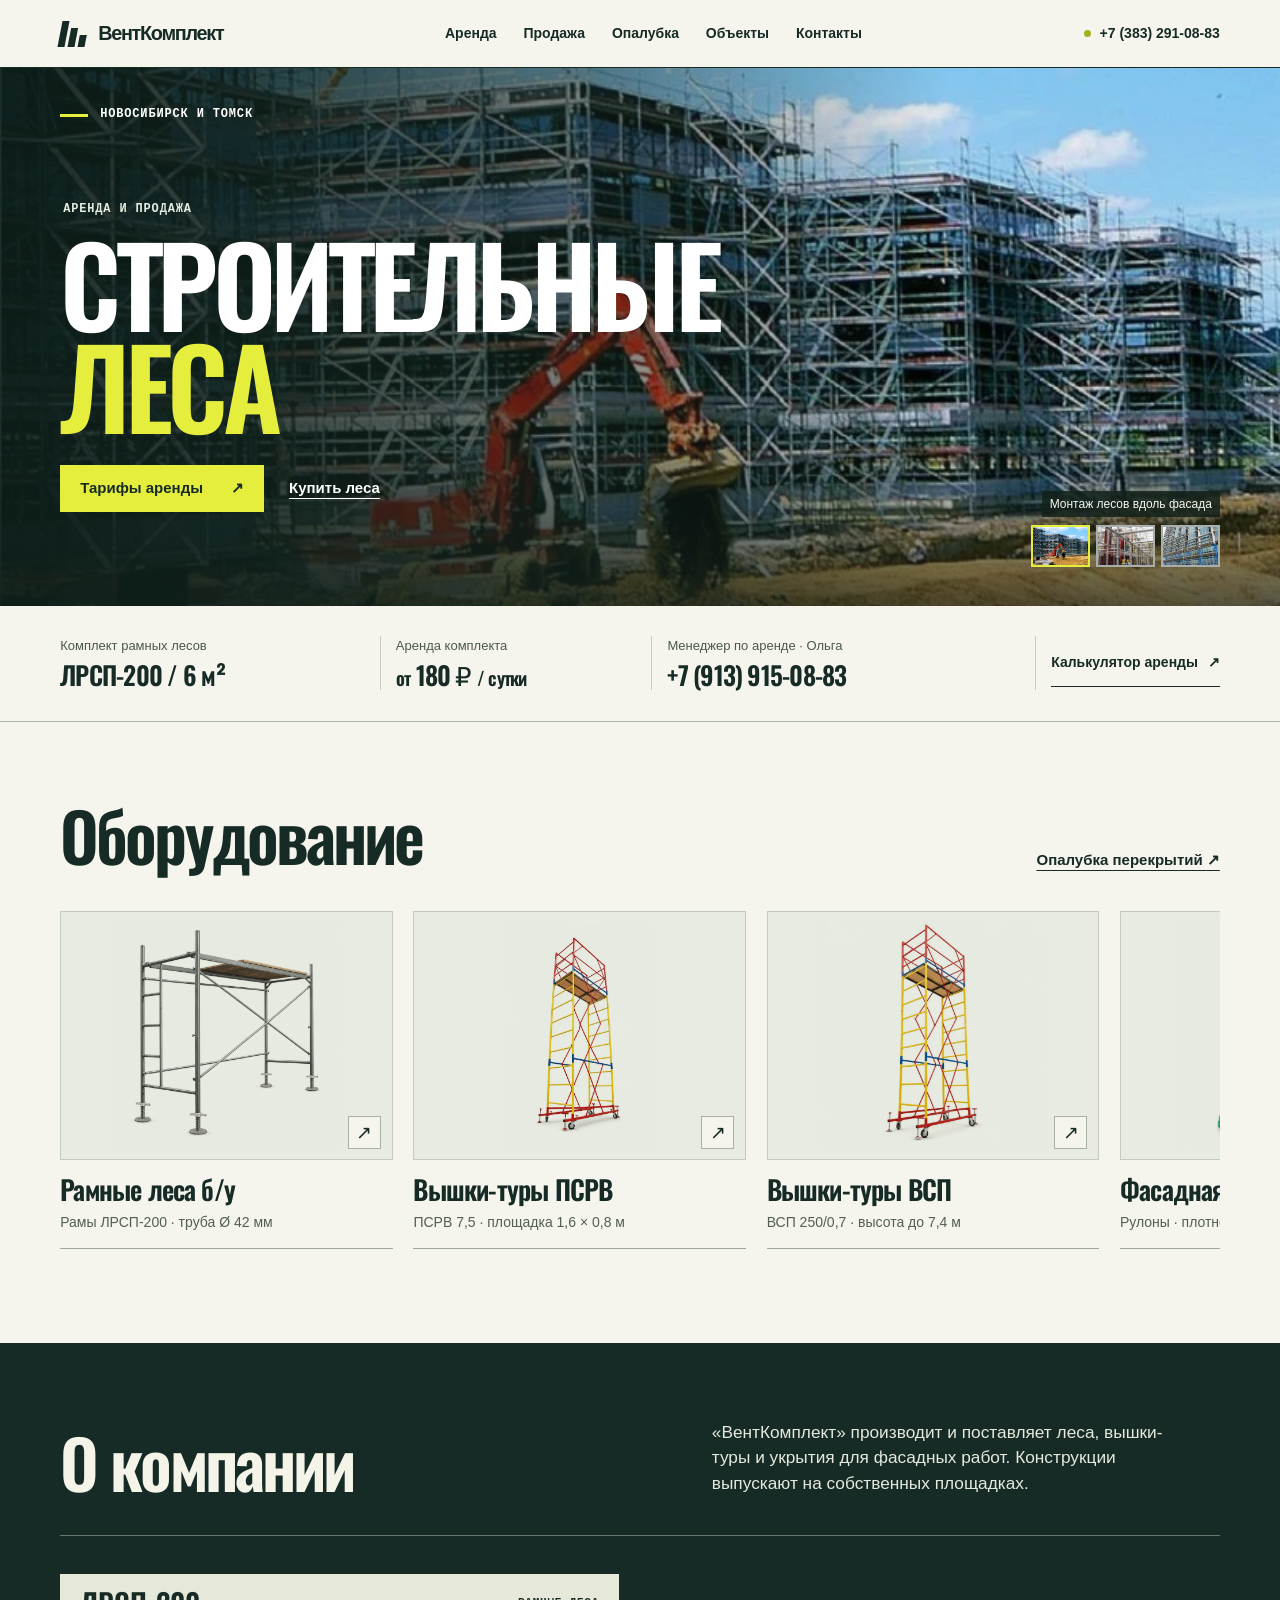
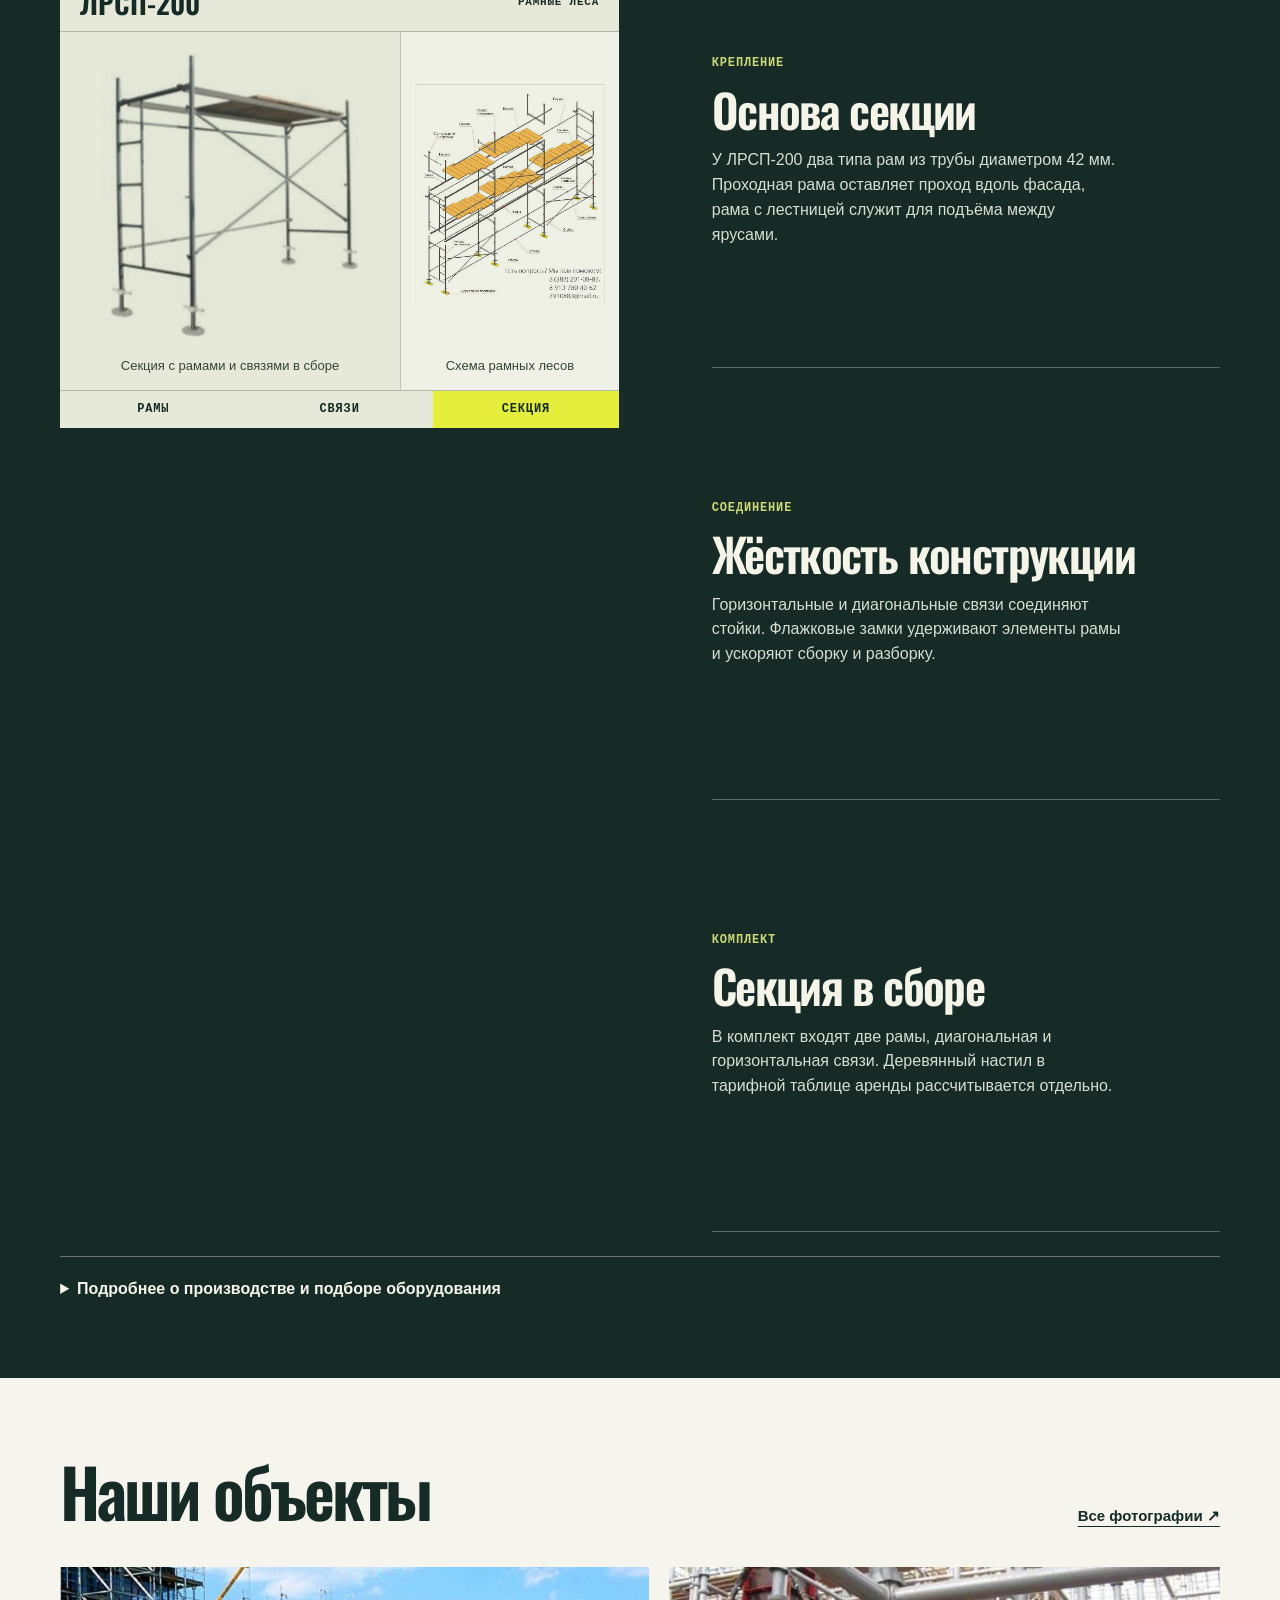
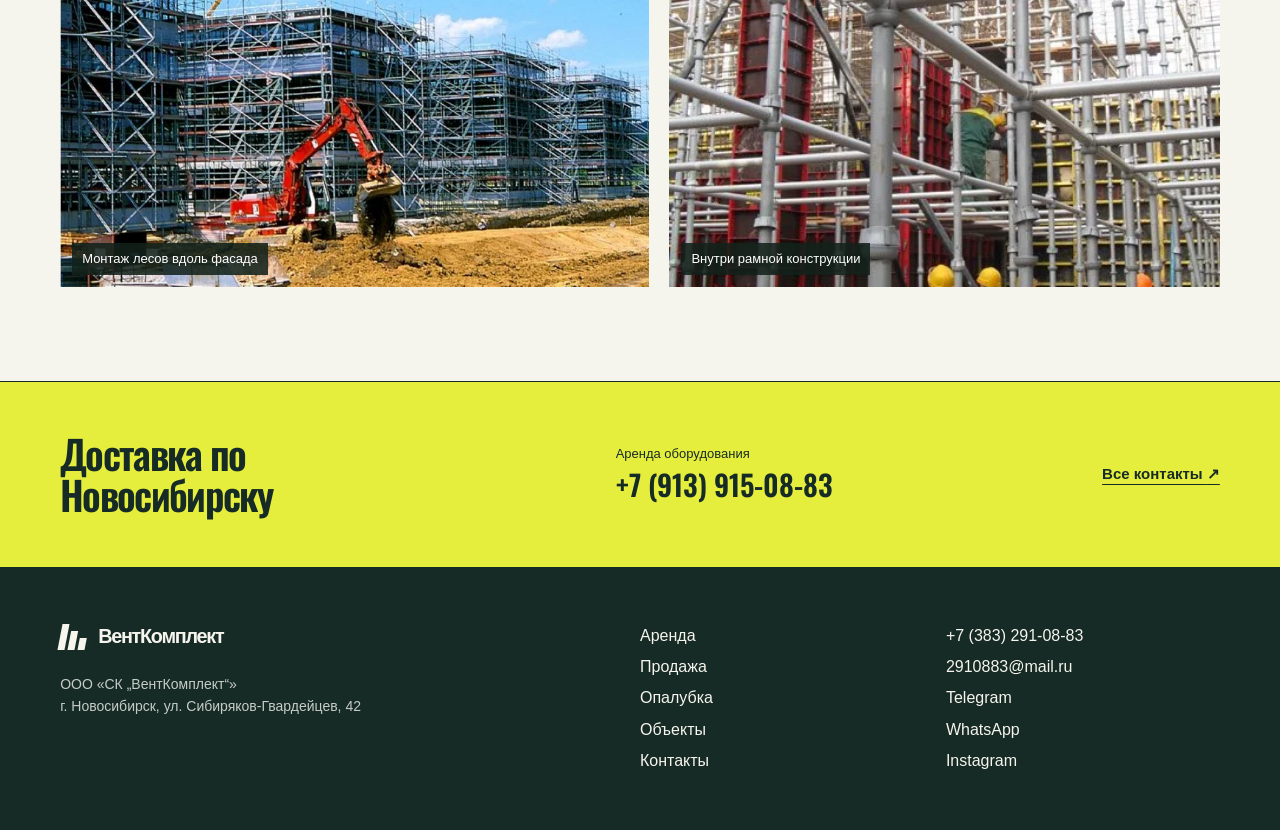
==== commit 83e29e7d: "Use reference-based equipment illustrations throughout catalog carousel" ====
--- a/index.html
+++ b/index.html
@@ -55,37 +55,37 @@
 <h2>Оборудование</h2><a class="underlink" href="opalubka-perekriti.html">Опалубка перекрытий <span aria-hidden="true">↗</span></a>
 </div>
 <div aria-label="Виды оборудования" class="rail spec-rail" role="region" tabindex="0"><a class="spec-card" href="ramnye-lesa.html">
-<div class="spec-art"><img alt="Конструкция секции ЛРСП-200" loading="lazy" src="assets/field/scaffold-bay.webp"/><span aria-hidden="true" class="card-arrow">↗</span>
+<div class="spec-art"><img alt="Рамная секция ЛРСП-200 на винтовых опорах" loading="lazy" decoding="async" width="800" height="800" src="assets/catalog-studio/lrsp-200.webp"/><span aria-hidden="true" class="card-arrow">↗</span>
 </div>
 <div class="spec-detail">
 <h3>Рамные леса б/у</h3>
 <p>Рамы ЛРСП-200 · труба Ø 42 мм</p>
 </div></a><a class="spec-card" href="vyshka-tura.html">
-<div class="spec-art"><img alt="Вышка-тура на опорах" loading="lazy" src="assets/9c0d60af73.webp"/><span aria-hidden="true" class="card-arrow">↗</span>
+<div class="spec-art"><img alt="Вышка-тура ПСРВ 7,5 с ограждённой площадкой" loading="lazy" decoding="async" width="533" height="800" src="assets/catalog-studio/psrv-7-5.webp"/><span aria-hidden="true" class="card-arrow">↗</span>
 </div>
 <div class="spec-detail">
 <h3>Вышки-туры ПСРВ</h3>
 <p>ПСРВ 7,5 · площадка 1,6 × 0,8 м</p>
 </div></a><a class="spec-card" href="vyshka-tura-vsp.html">
-<div class="spec-art"><img alt="Каркас вышки ВСП" loading="lazy" src="assets/086b377814.webp"/><span aria-hidden="true" class="card-arrow">↗</span>
+<div class="spec-art"><img alt="Передвижная вышка-тура ВСП 250/0,7" loading="lazy" decoding="async" width="800" height="800" src="assets/catalog-studio/vsp-250-07.webp"/><span aria-hidden="true" class="card-arrow">↗</span>
 </div>
 <div class="spec-detail">
 <h3>Вышки-туры ВСП</h3>
 <p>ВСП 250/0,7 · высота до 7,4 м</p>
 </div></a><a class="spec-card" href="fasadnaya-setka.html">
-<div class="spec-art"><img alt="Зелёная фасадная сетка в рулоне" loading="lazy" src="assets/25f1d7c80f.webp"/><span aria-hidden="true" class="card-arrow">↗</span>
+<div class="spec-art"><img alt="Рулон зелёной фасадной сетки" loading="lazy" decoding="async" width="800" height="800" src="assets/catalog-studio/fasadnaya-setka.webp"/><span aria-hidden="true" class="card-arrow">↗</span>
 </div>
 <div class="spec-detail">
 <h3>Фасадная сетка</h3>
 <p>Рулоны · плотность 35 и 72 г/м²</p>
 </div></a><a class="spec-card" href="pomost.html">
-<div class="spec-art"><img alt="Малярный помост ПМ-200" loading="lazy" src="assets/2a50410898.webp"/><span aria-hidden="true" class="card-arrow">↗</span>
+<div class="spec-art"><img alt="Малярный помост ПМ-200 с опорой для лестниц" loading="lazy" decoding="async" width="800" height="800" src="assets/catalog-studio/pomost-pm-200.webp"/><span aria-hidden="true" class="card-arrow">↗</span>
 </div>
 <div class="spec-detail">
 <h3>Помосты</h3>
 <p>ПМ-200 · для отделочных работ</p>
 </div></a><a class="spec-card" href="lestnicy-stremyanki-transformery.html">
-<div class="spec-art"><img alt="Приставная лестница" loading="lazy" src="assets/c45212ddf0.webp"/><span aria-hidden="true" class="card-arrow">↗</span>
+<div class="spec-art"><img alt="Алюминиевая двухсекционная лестница в положении стремянки" loading="lazy" decoding="async" width="800" height="800" src="assets/catalog-studio/dvuhsekcionnaya-lestnica.webp"/><span aria-hidden="true" class="card-arrow">↗</span>
 </div>
 <div class="spec-detail">
 <h3>Лестницы и стремянки</h3>
--- a/field-home.css
+++ b/field-home.css
@@ -45,8 +45,8 @@
 .field-head .underlink { white-space:nowrap; }
 .spec-rail,.object-rail { gap:clamp(13px,1.6vw,30px); padding:0 0 16px; }
 .spec-card { flex:0 0 clamp(230px,26vw,450px); min-width:0; }
-.spec-art { position:relative;display:grid;place-items:center;overflow:hidden;height:clamp(200px,19.5vw,325px);background:#e8ebe1;border:1px solid #c4cbbd; }
-.spec-art img { height:76%;width:73%;object-fit:contain;mix-blend-mode:multiply;transition:transform .35s var(--ease-out); }
+.spec-art { position:relative;display:grid;grid-template: minmax(0,1fr) / minmax(0,1fr);place-items:center;overflow:hidden;height:clamp(200px,19.5vw,325px);background:#e8ebe1;border:1px solid #c4cbbd; }
+.spec-art img { height:93%;width:92%;object-fit:contain;mix-blend-mode:multiply;transition:transform .35s var(--ease-out); }
 .card-arrow { position:absolute;bottom:10px;right:11px;width:33px;height:33px;display:grid;place-items:center;border:1px solid #a8b2a1;background:var(--paper);font-size:19px;transition:background .18s; }
 .spec-detail { border-bottom:1px solid #9fa99a;padding:14px 0; }
 .spec-detail h3 { font:500 clamp(25px,2.1vw,37px)/1.13 var(--head);letter-spacing:-.03em; }
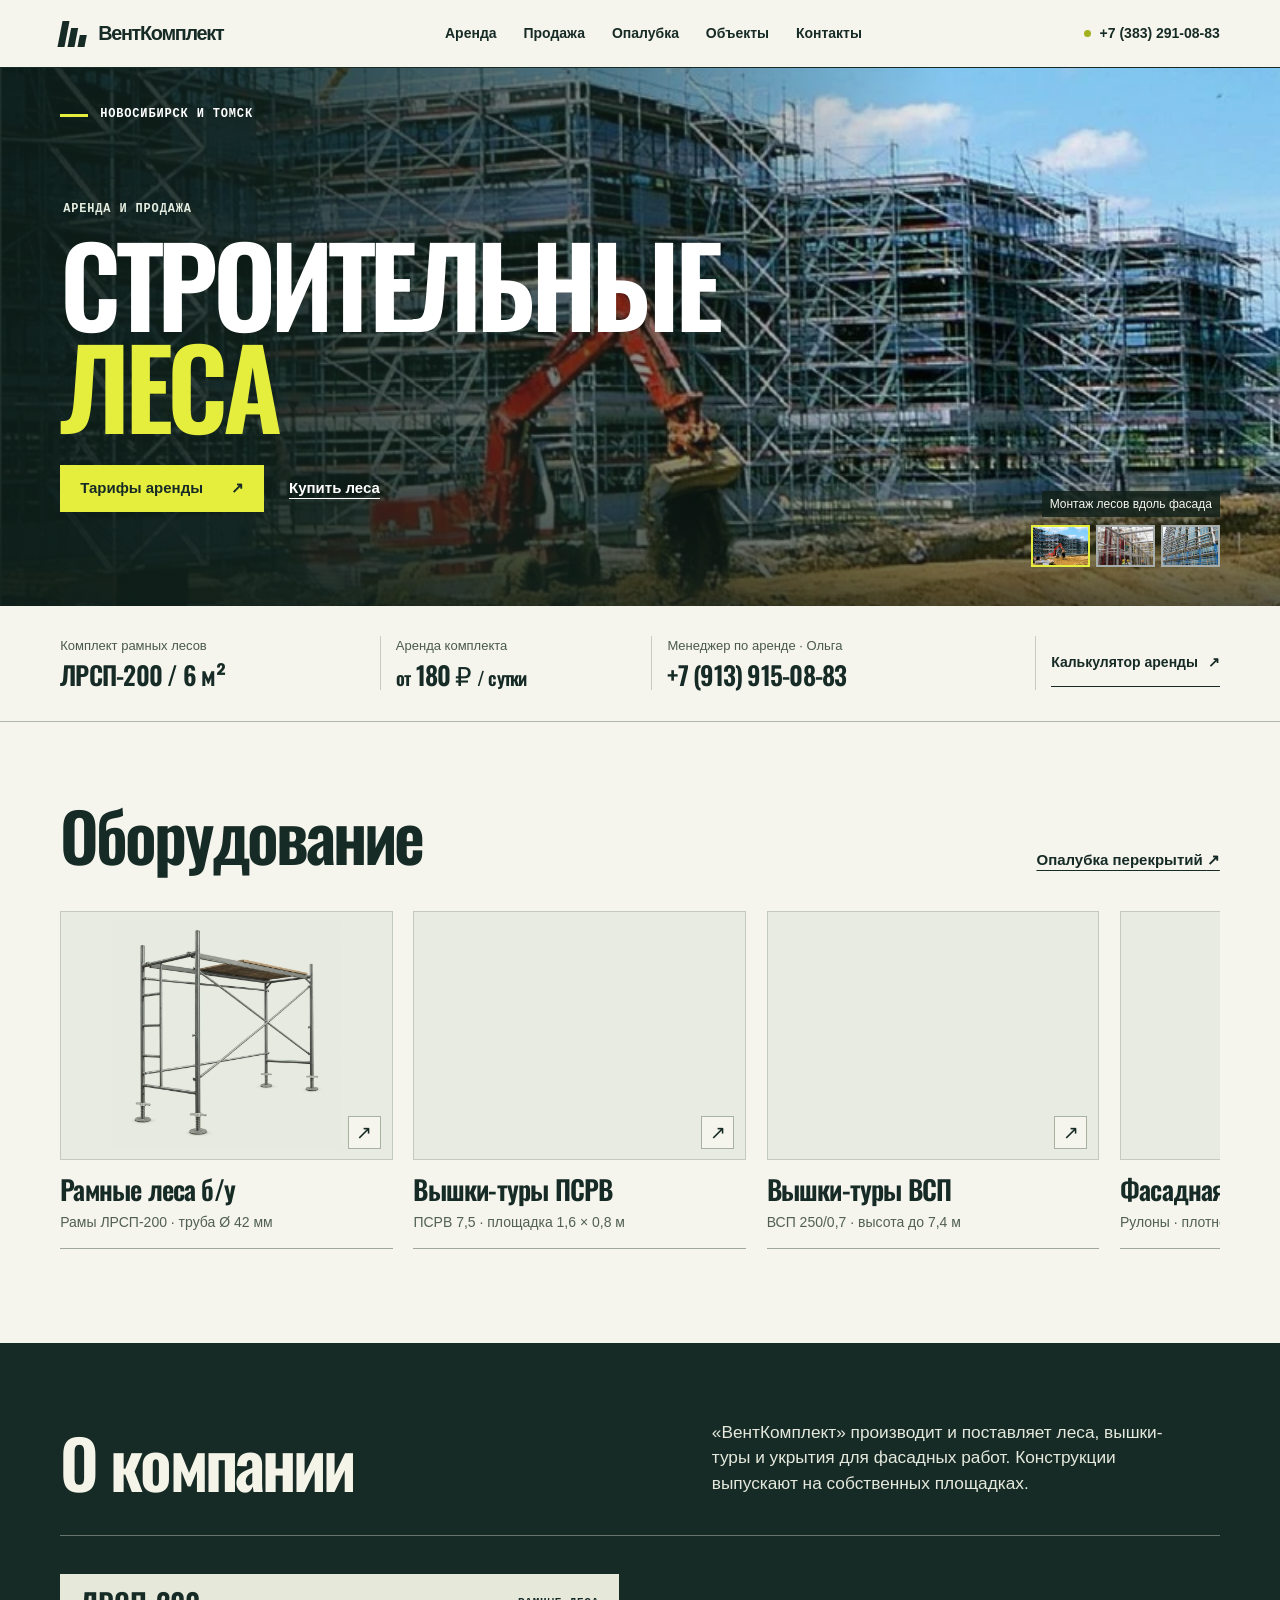
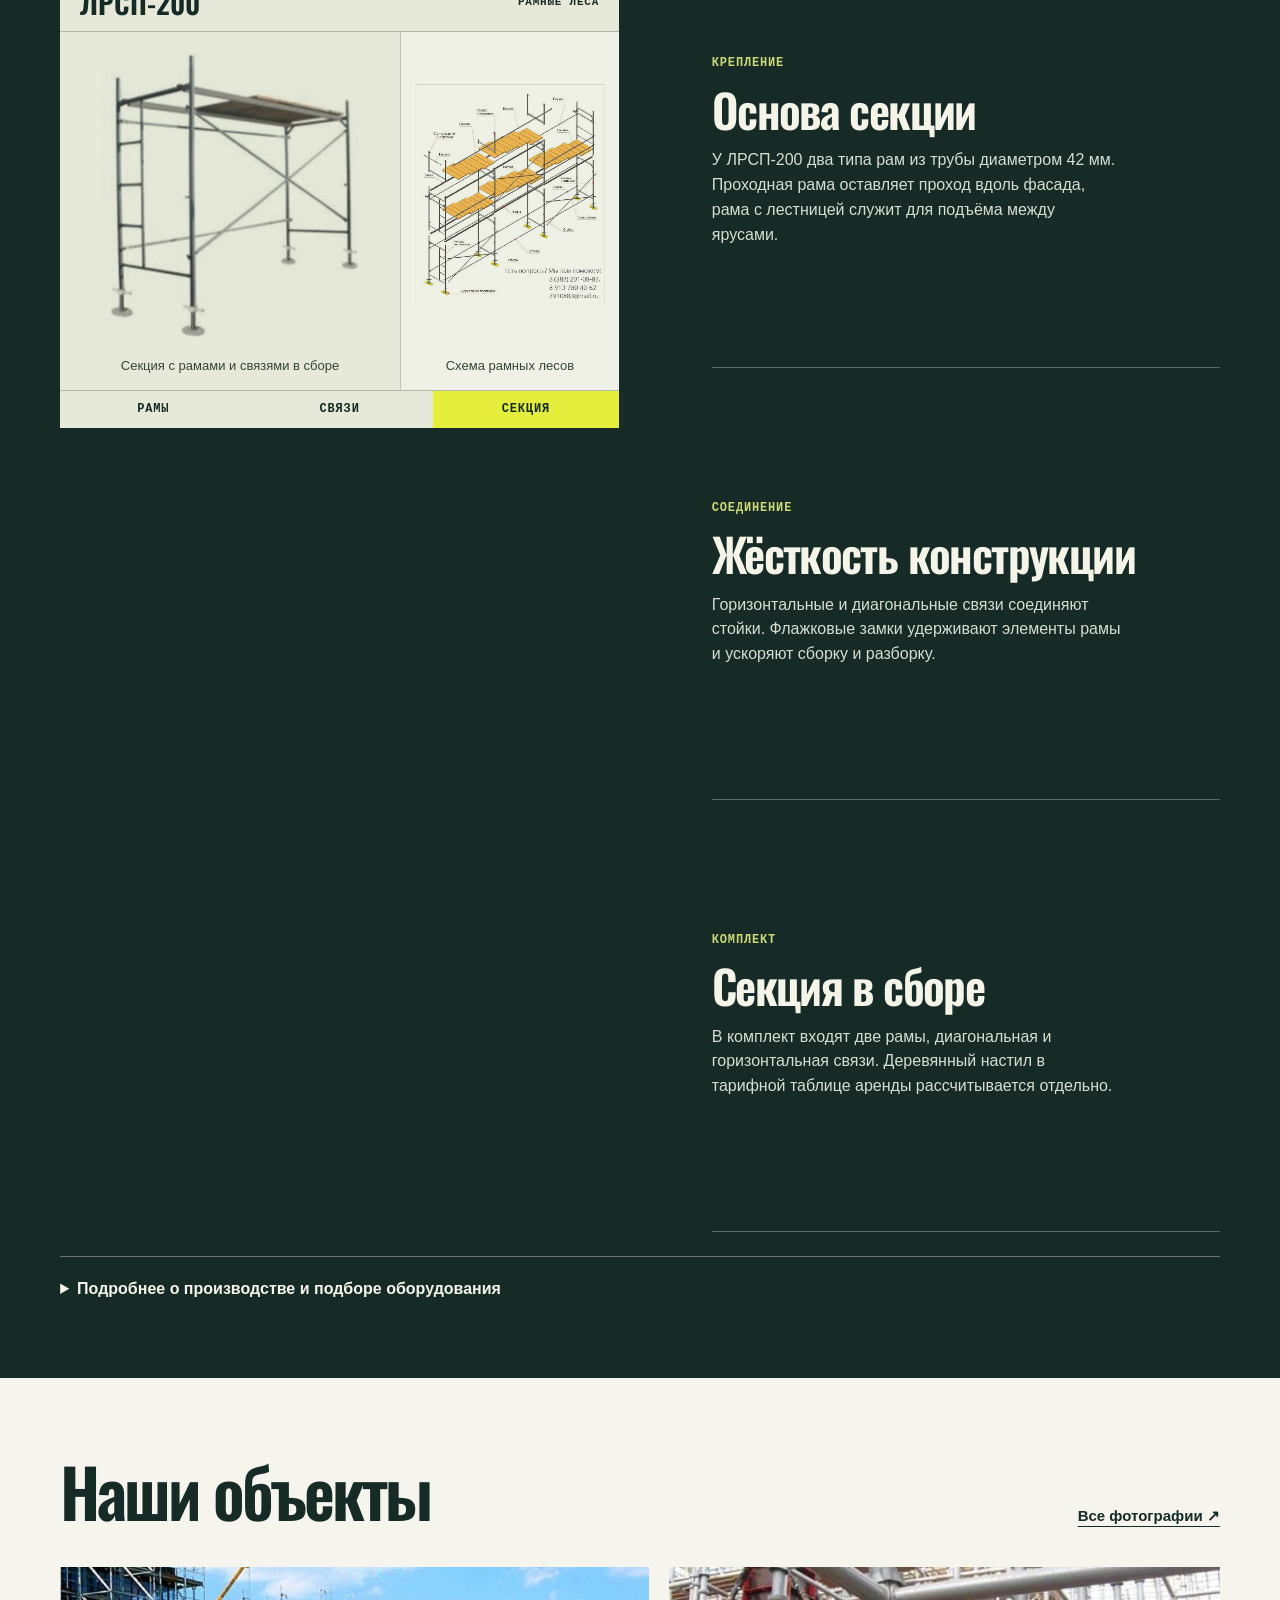
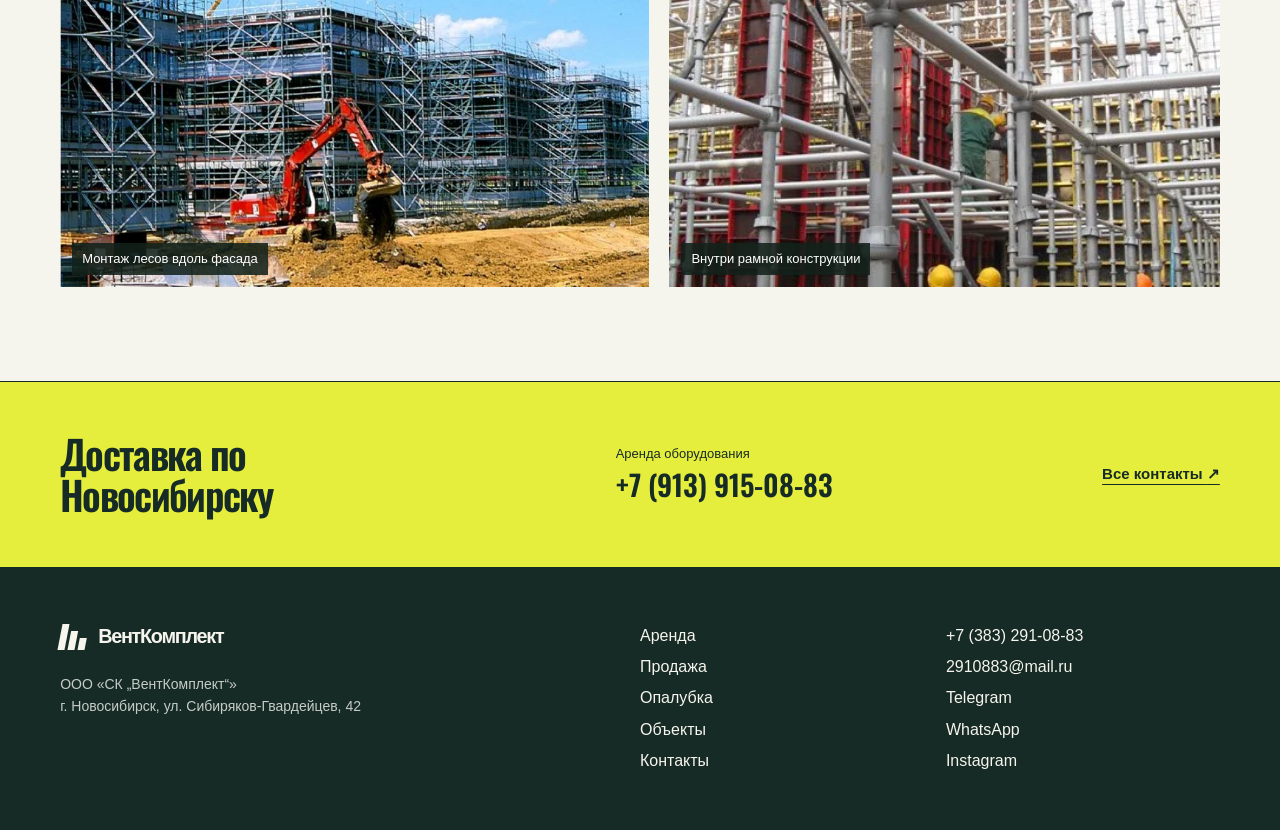
==== commit 5f31f0e8: "Serve the Higgsfield-upscaled residential scaffold photo in the hero" ====
--- a/index.html
+++ b/index.html
@@ -23,7 +23,7 @@
 </header>
 <main id="main">
 <section aria-labelledby="heading" class="field-hero">
-<div class="field-exposure"><img alt="Монтаж лесов вдоль фасада" class="on" fetchpriority="high" src="assets/6b8b4d39c6.webp"/><img alt="Внутри рамной конструкции" class="" loading="lazy" src="assets/8e6330df37.webp"/><img alt="Леса у жилого здания" class="" loading="lazy" src="assets/09977dde4a.webp"/>
+<div class="field-exposure"><img alt="Монтаж лесов вдоль фасада" class="on" fetchpriority="high" src="assets/6b8b4d39c6.webp"/><img alt="Внутри рамной конструкции" class="" loading="lazy" src="assets/8e6330df37.webp"/><img alt="Леса у жилого здания" class="" height="3072" loading="lazy" sizes="100vw" src="assets/hero/residence-1920.webp" srcset="assets/hero/residence-960.webp 960w, assets/hero/residence-1920.webp 1920w, assets/hero/residence-4096.webp 4096w" width="4096"/>
 </div>
 <div class="field-face wrap">
 <div class="field-caption"><span class="location-line"></span> Новосибирск и Томск</div>
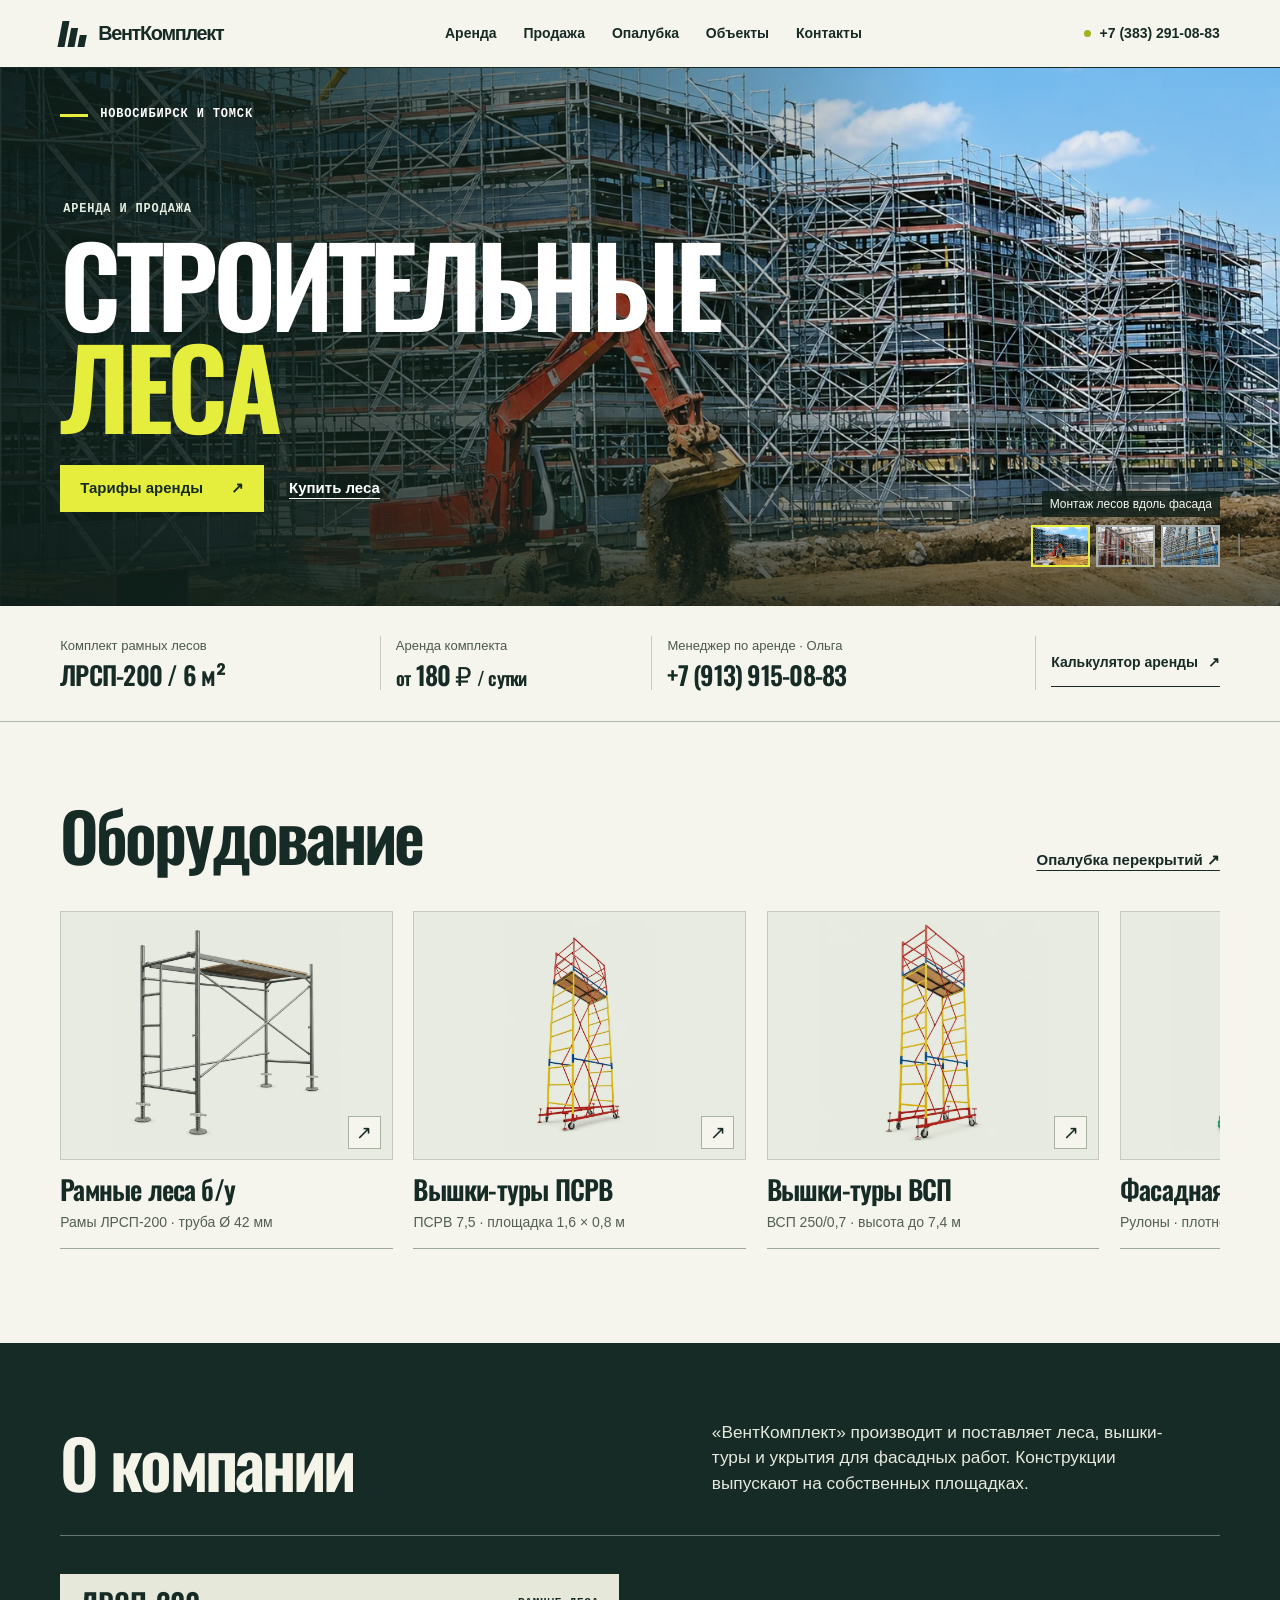
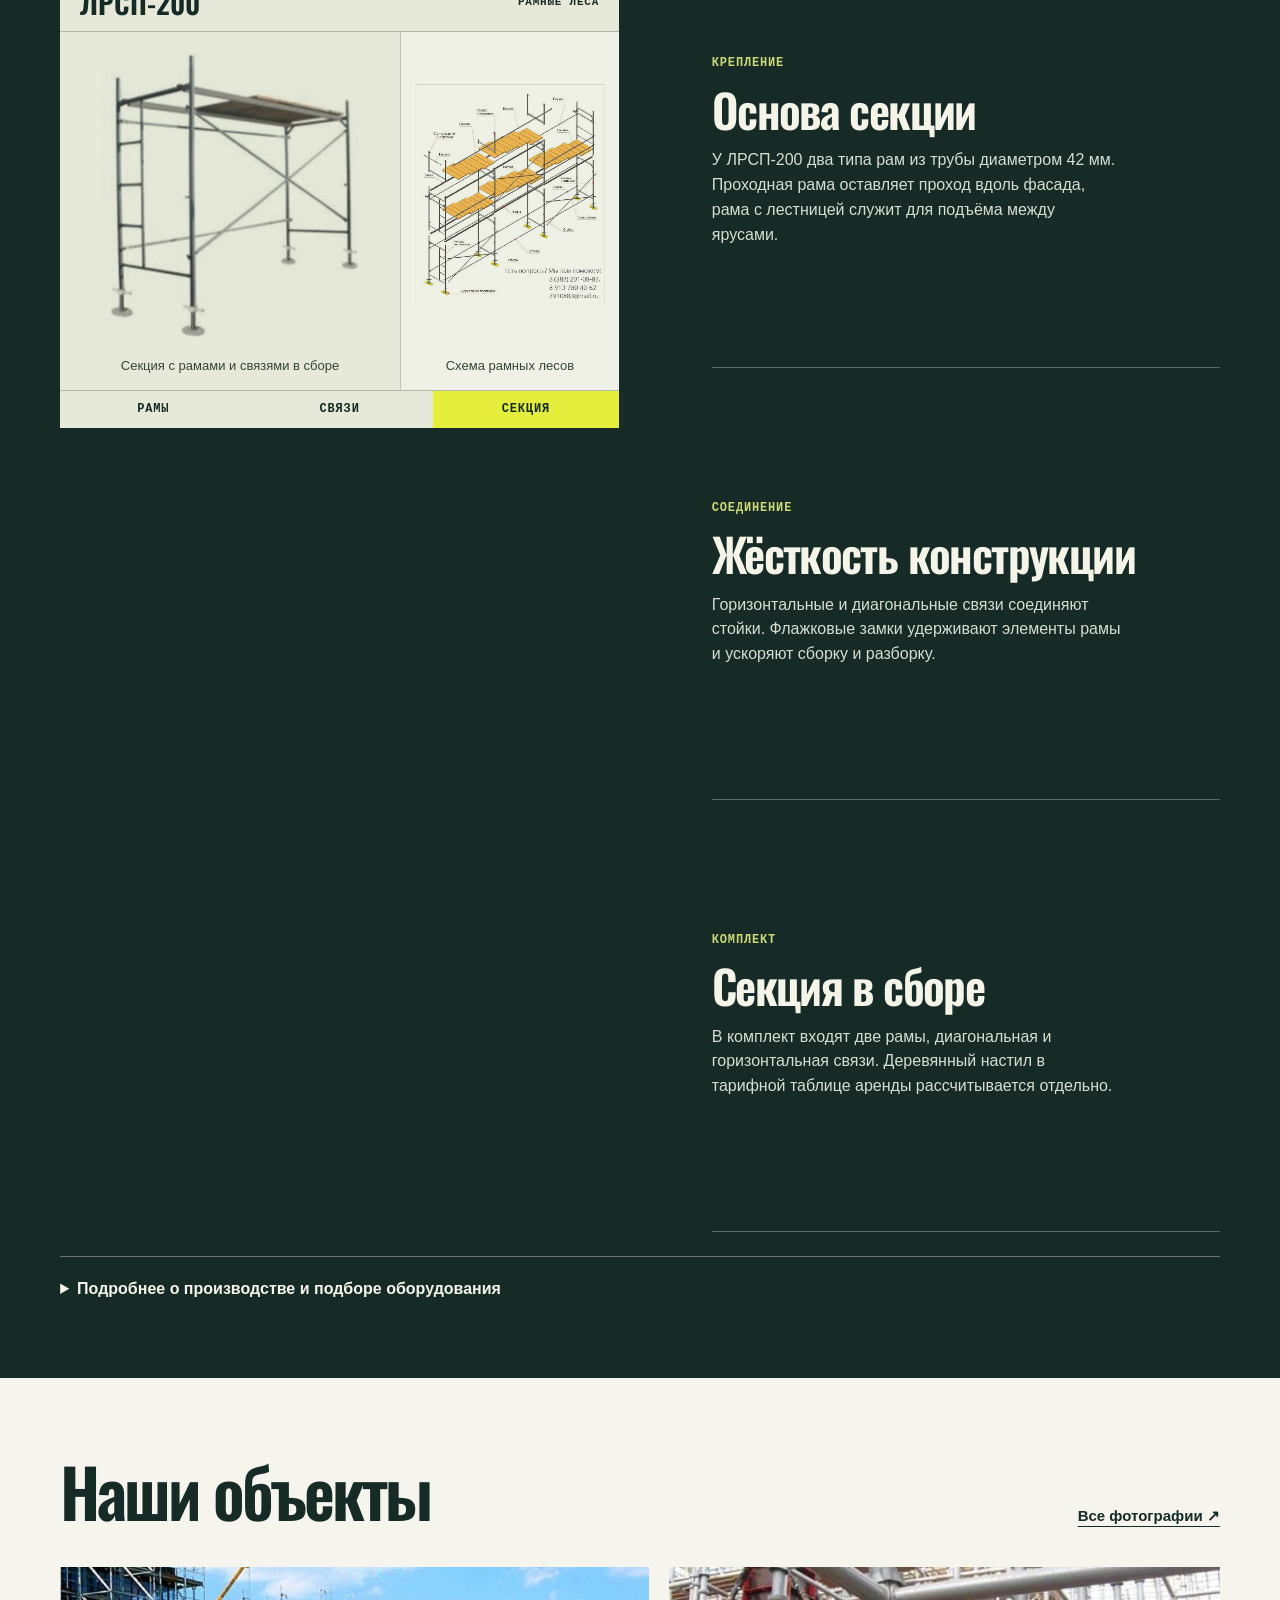
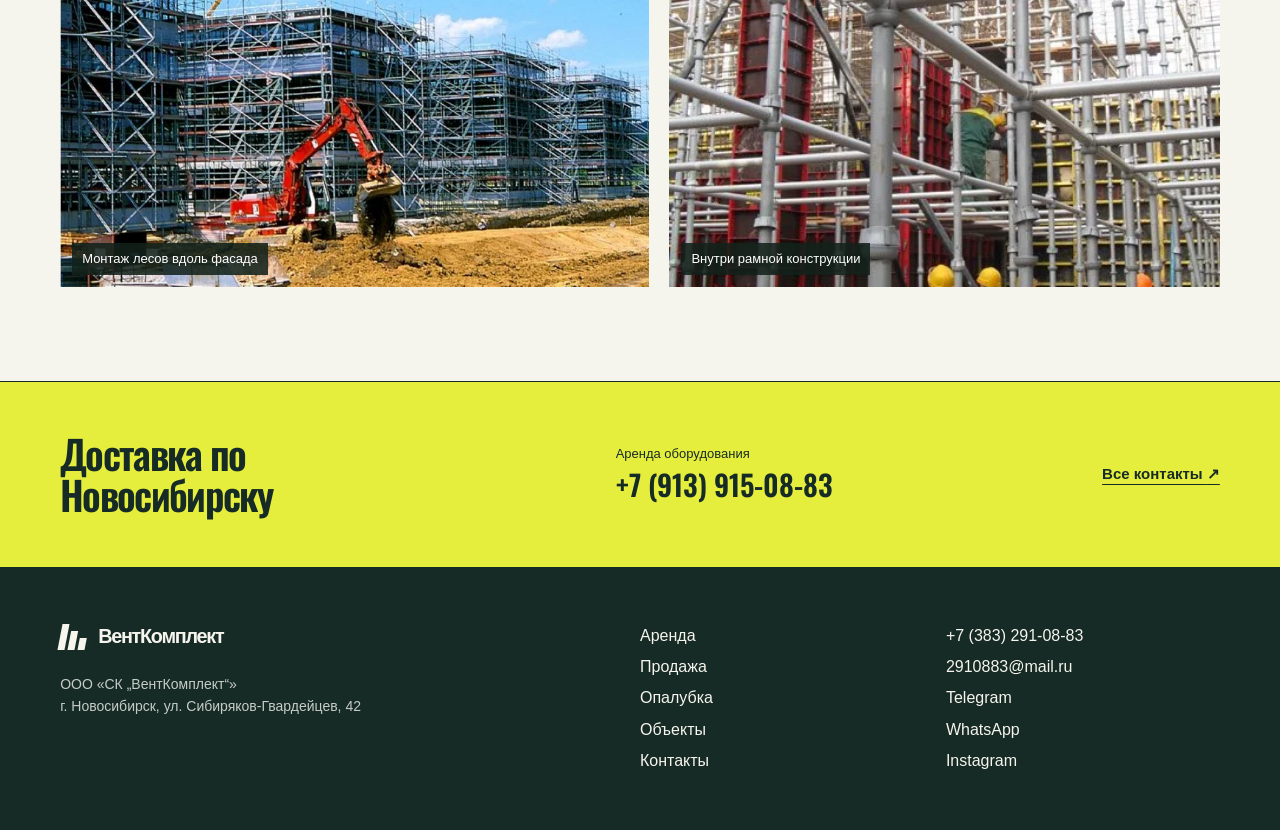
==== commit 37fedfd7: "Upgrade the two remaining hero photos using reference-based ImageGen restoration" ====
--- a/index.html
+++ b/index.html
@@ -23,7 +23,7 @@
 </header>
 <main id="main">
 <section aria-labelledby="heading" class="field-hero">
-<div class="field-exposure"><img alt="Монтаж лесов вдоль фасада" class="on" fetchpriority="high" src="assets/6b8b4d39c6.webp"/><img alt="Внутри рамной конструкции" class="" loading="lazy" src="assets/8e6330df37.webp"/><img alt="Леса у жилого здания" class="" height="3072" loading="lazy" sizes="100vw" src="assets/hero/residence-1920.webp" srcset="assets/hero/residence-960.webp 960w, assets/hero/residence-1920.webp 1920w, assets/hero/residence-4096.webp 4096w" width="4096"/>
+<div class="field-exposure"><img alt="Монтаж лесов вдоль фасада" class="on" fetchpriority="high" height="1002" sizes="100vw" src="assets/hero/facade-1569.webp" srcset="assets/hero/facade-960.webp 960w, assets/hero/facade-1569.webp 1569w" width="1569"/><img alt="Внутри рамной конструкции" class="" height="1449" loading="lazy" sizes="100vw" src="assets/hero/frame-1085.webp" srcset="assets/hero/frame-960.webp 960w, assets/hero/frame-1085.webp 1085w" width="1085"/><img alt="Леса у жилого здания" class="" height="3072" loading="lazy" sizes="100vw" src="assets/hero/residence-1920.webp" srcset="assets/hero/residence-960.webp 960w, assets/hero/residence-1920.webp 1920w, assets/hero/residence-4096.webp 4096w" width="4096"/>
 </div>
 <div class="field-face wrap">
 <div class="field-caption"><span class="location-line"></span> Новосибирск и Томск</div>
